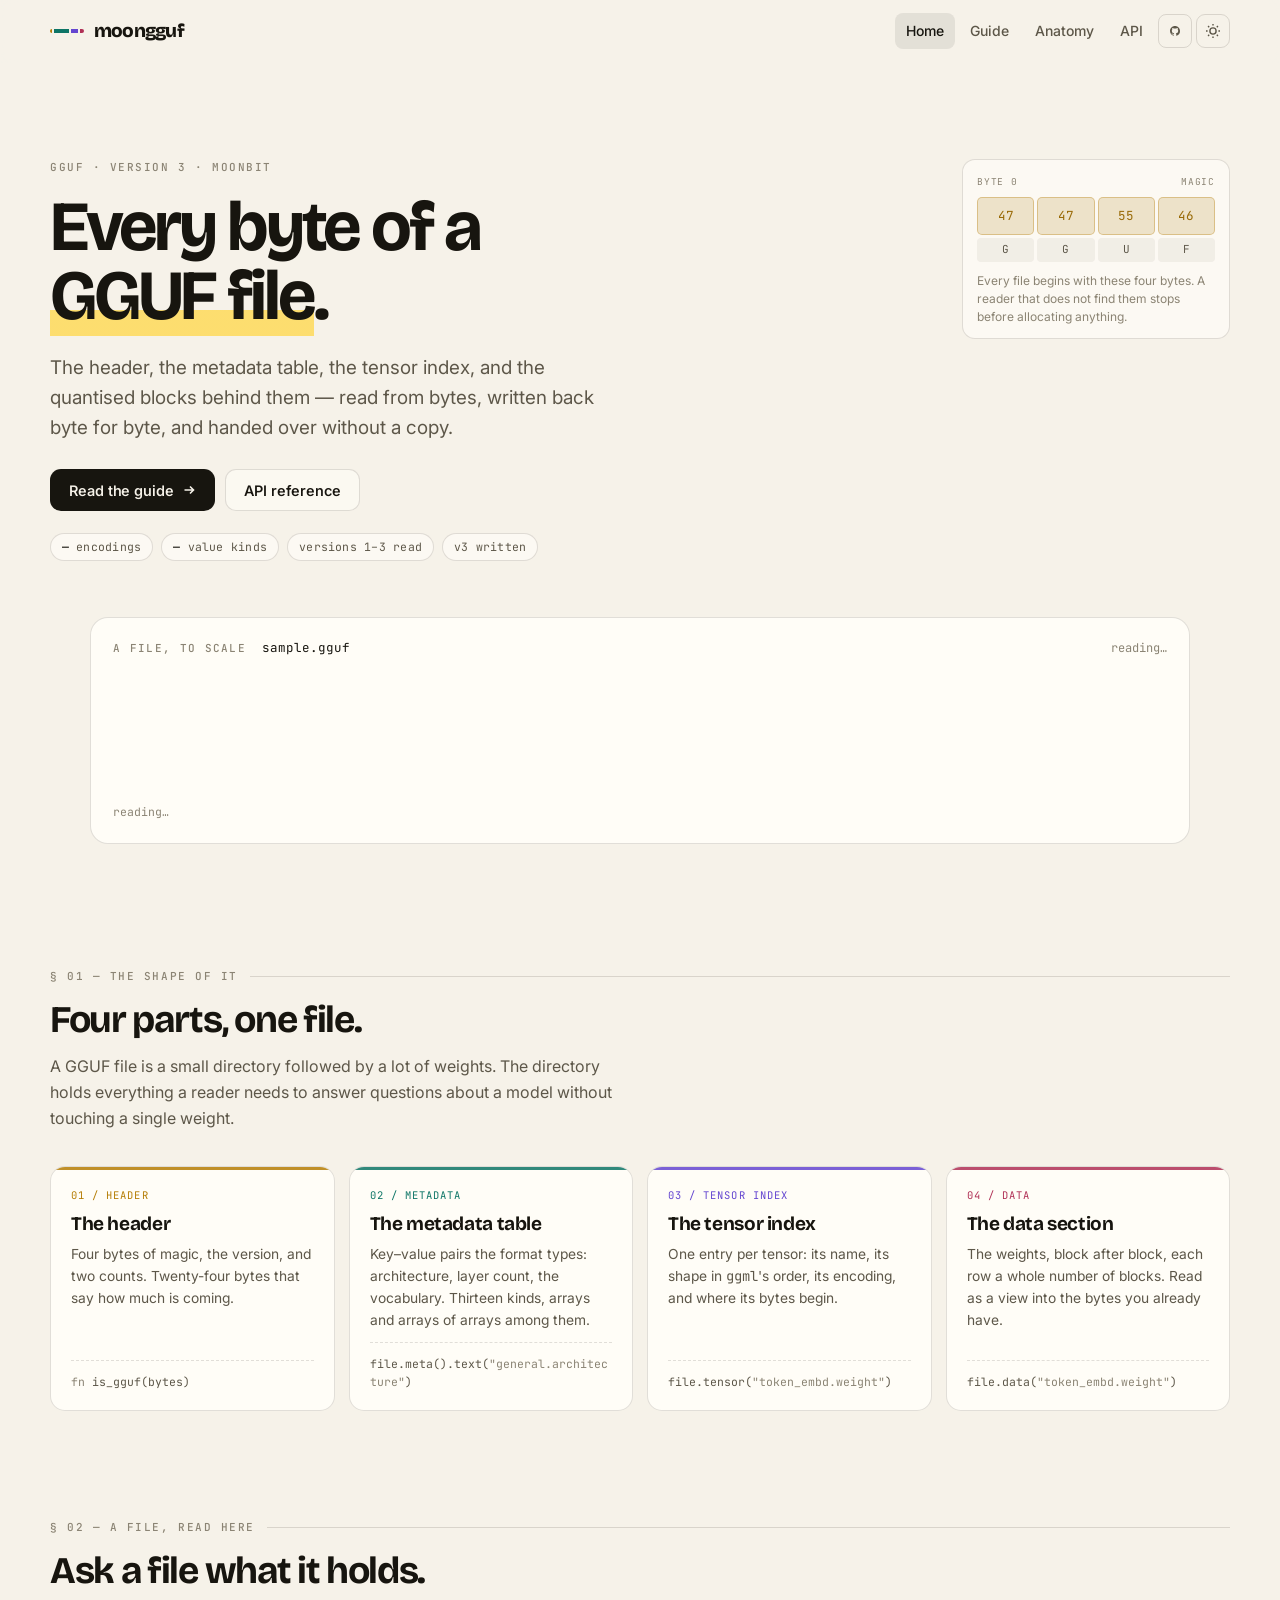
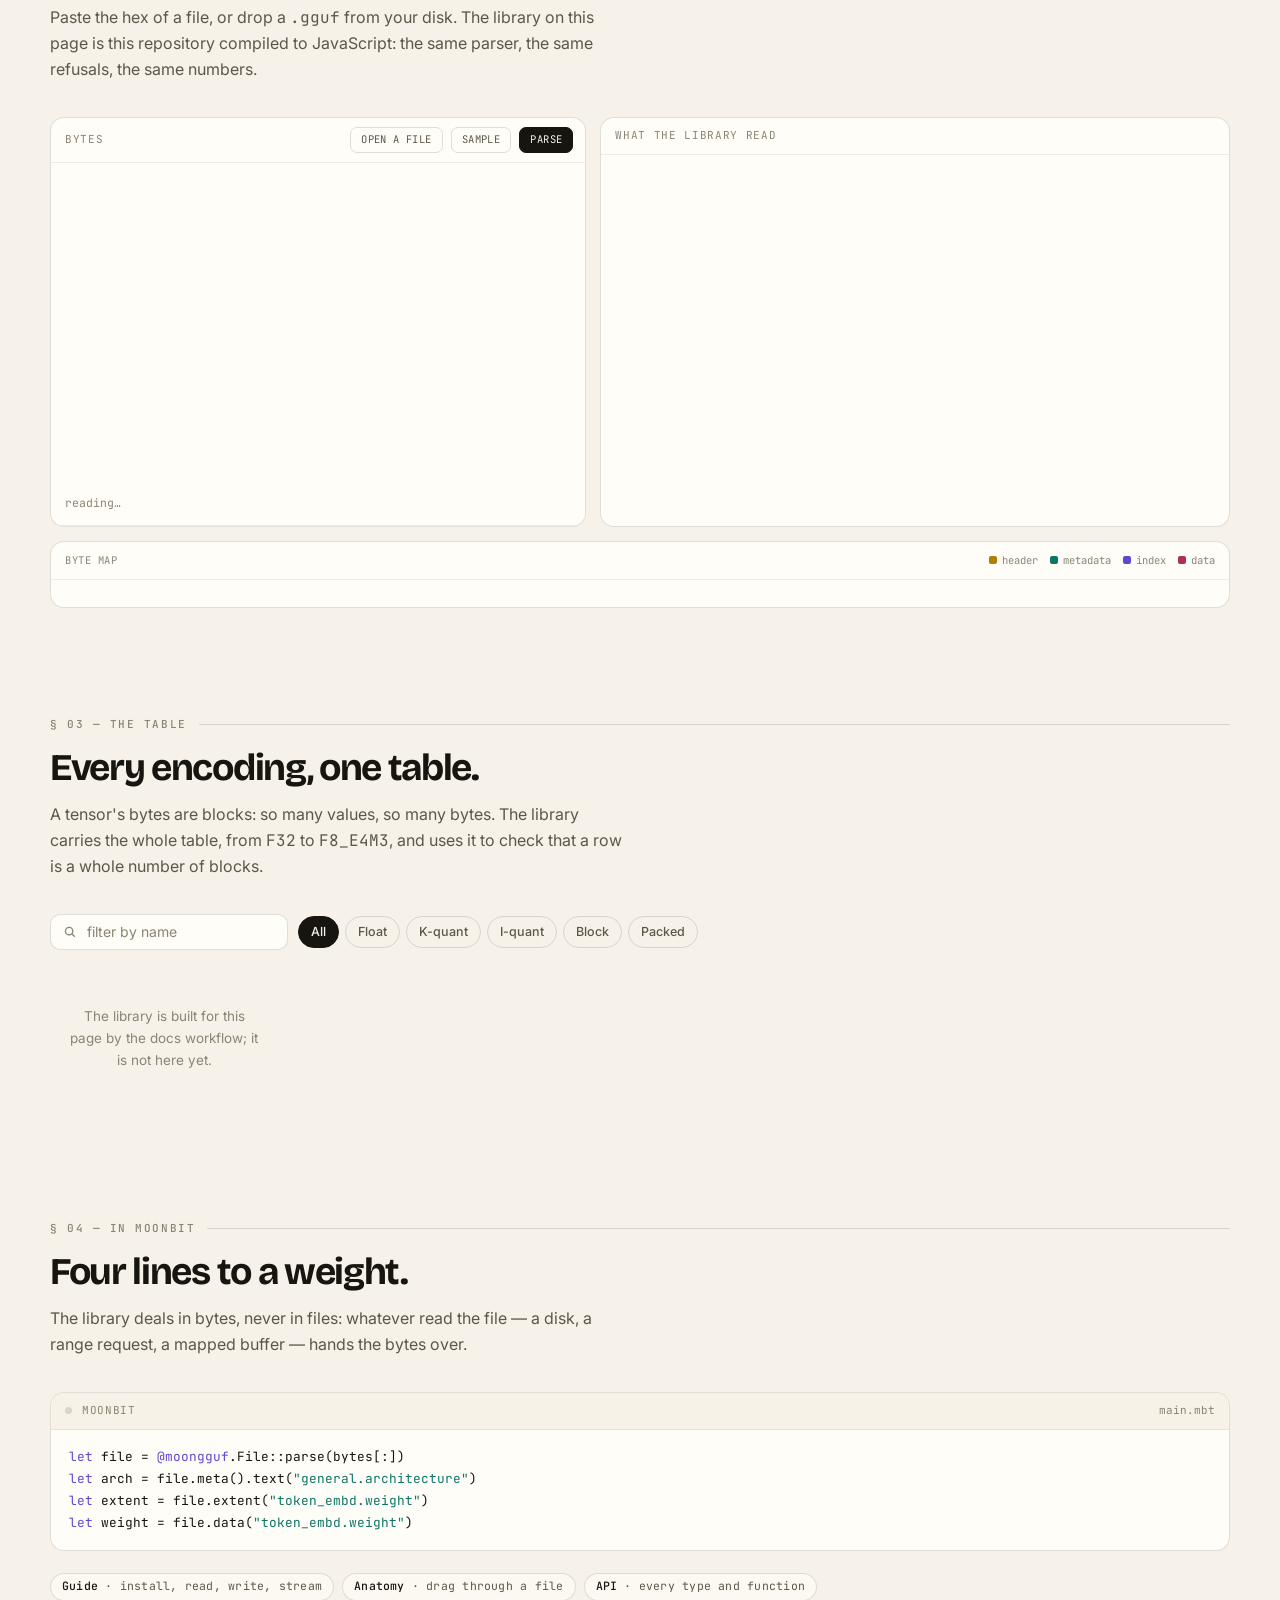
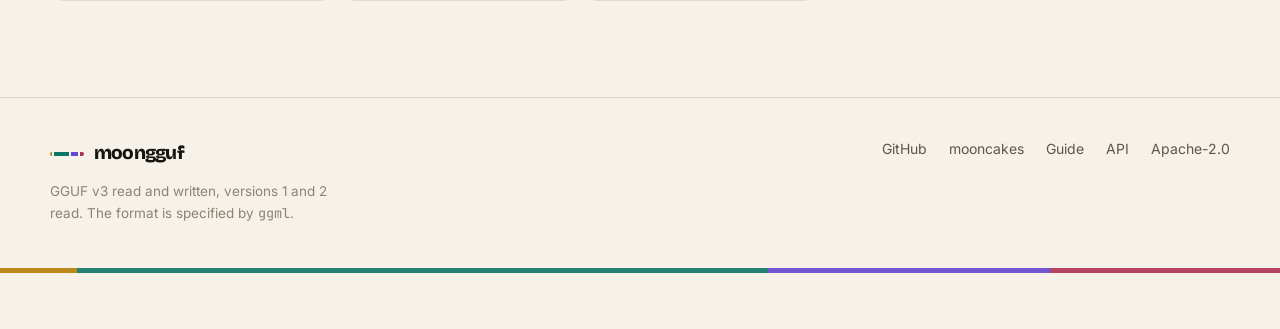
==== docs/index.html @ d07f3ea3 "docs(moongguf): a specimen sheet, a guide, and an anatomy. One stylesheet, four colours — a colour p" ====
<!DOCTYPE html>
<html lang="en">
  <head>
    <meta charset="utf-8" />
    <meta name="viewport" content="width=device-width, initial-scale=1" />
    <title>moongguf — every byte of a GGUF file</title>
    <meta
      name="description"
      content="A MoonBit library that reads and writes GGUF model files: the header, the metadata table, the tensor index, and the weights behind them."
    />
    <link rel="icon" href="assets/favicon.svg" type="image/svg+xml" />
    <link rel="preconnect" href="https://fonts.googleapis.com" />
    <link rel="preconnect" href="https://fonts.gstatic.com" crossorigin />
    <link
      href="https://fonts.googleapis.com/css2?family=Bricolage+Grotesque:opsz,wght@12..96,400..800&family=Inter:wght@400;500;600&family=JetBrains+Mono:wght@400;500&display=swap"
      rel="stylesheet"
    />
    <link rel="stylesheet" href="assets/site.css" />
    <script src="assets/theme.js"></script>
  </head>
  <body>
    <header class="topbar">
      <div class="wrap">
        <a class="brand" href="./" aria-label="moongguf, home">
          <span class="brand-bars" aria-hidden="true"><i></i><i></i><i></i><i></i></span>
          <span class="brand-name">moongguf</span>
        </a>
        <nav class="nav" aria-label="Sections">
          <a href="./" aria-current="page">Home</a>
          <a href="guide.html">Guide</a>
          <a href="anatomy.html" class="hide-sm">Anatomy</a>
          <a href="api.html">API</a>
          <a
            class="icon-button"
            href="https://github.com/moonbitstack/moongguf"
            aria-label="Source on GitHub"
            title="Source on GitHub"
          >
            <svg viewBox="0 0 16 16" fill="currentColor" aria-hidden="true">
              <path
                d="M8 0C3.58 0 0 3.58 0 8c0 3.54 2.29 6.53 5.47 7.59.4.07.55-.17.55-.38 0-.19-.01-.82-.01-1.49-2.01.37-2.53-.49-2.69-.94-.09-.23-.48-.94-.82-1.13-.28-.15-.68-.52-.01-.53.63-.01 1.08.58 1.23.82.72 1.21 1.87.87 2.33.66.07-.52.28-.87.51-1.07-1.78-.2-3.64-.89-3.64-3.95 0-.87.31-1.59.82-2.15-.08-.2-.36-1.02.08-2.12 0 0 .67-.21 2.2.82a7.4 7.4 0 0 1 2-.27c.68 0 1.36.09 2 .27 1.53-1.04 2.2-.82 2.2-.82.44 1.1.16 1.92.08 2.12.51.56.82 1.27.82 2.15 0 3.07-1.87 3.75-3.65 3.95.29.25.54.73.54 1.48 0 1.07-.01 1.93-.01 2.2 0 .21.15.46.55.38A8.01 8.01 0 0 0 16 8c0-4.42-3.58-8-8-8Z"
              />
            </svg>
          </a>
          <button class="icon-button theme-toggle" type="button" aria-label="Switch theme">
            <svg class="sun" viewBox="0 0 16 16" fill="none" stroke="currentColor" stroke-width="1.4" aria-hidden="true">
              <circle cx="8" cy="8" r="3.1" />
              <path d="M8 1v1.6M8 13.4V15M1 8h1.6M13.4 8H15M3.05 3.05l1.13 1.13M11.82 11.82l1.13 1.13M12.95 3.05l-1.13 1.13M4.18 11.82l-1.13 1.13" />
            </svg>
            <svg class="moon" viewBox="0 0 16 16" fill="none" stroke="currentColor" stroke-width="1.4" aria-hidden="true">
              <path d="M13.4 9.6A5.9 5.9 0 0 1 6.4 2.6a5.9 5.9 0 1 0 7 7Z" />
            </svg>
          </button>
        </nav>
      </div>
    </header>

    <main>
      <section class="hero">
        <div class="wrap">
          <div class="hero-grid">
            <div>
              <p class="eyebrow">GGUF · version 3 · MoonBit</p>
              <h1 style="margin-top: 16px">
                Every byte of a<br />
                <span class="swipe">GGUF file</span>.
              </h1>
              <p class="lede" style="margin-top: 22px">
                The header, the metadata table, the tensor index, and the quantised
                blocks behind them — read from bytes, written back byte for byte, and
                handed over without a copy.
              </p>
              <div class="hero-actions">
                <a class="button button-solid" href="guide.html">
                  Read the guide
                  <svg class="arrow" width="14" height="14" viewBox="0 0 14 14" fill="none" stroke="currentColor" stroke-width="1.6" aria-hidden="true">
                    <path d="M2.5 7h9M8 3.5 11.5 7 8 10.5" />
                  </svg>
                </a>
                <a class="button button-ghost" href="api.html">API reference</a>
              </div>
              <div class="hero-meta">
                <span class="chip"><b data-stat="encodings">—</b> encodings</span>
                <span class="chip"><b data-stat="kinds">—</b> value kinds</span>
                <span class="chip">versions 1–3 read</span>
                <span class="chip">v3 written</span>
              </div>
            </div>
            <aside class="plate" aria-label="The four bytes every file starts with">
              <div class="plate-at"><span>byte 0</span><span>magic</span></div>
              <div class="plate-cells" aria-hidden="true">
                <span>47</span><span>47</span><span>55</span><span>46</span>
              </div>
              <div class="plate-ascii" aria-hidden="true">
                <span>G</span><span>G</span><span>U</span><span>F</span>
              </div>
              <p class="plate-note">
                Every file begins with these four bytes. A reader that does not find
                them stops before allocating anything.
              </p>
            </aside>
          </div>

          <figure class="ribbon-card" data-rise>
            <figcaption class="ribbon-head">
              <span class="eyebrow" style="letter-spacing: 0.12em">a file, to scale</span>
              <span class="file">sample.gguf</span>
              <span class="size" data-ribbon-size>reading…</span>
            </figcaption>
            <div class="ribbon" data-ribbon aria-label="The parts of the sample file"></div>
            <p class="ribbon-readout" data-readout>reading…</p>
          </figure>
        </div>
      </section>

      <section class="section" id="parts">
        <div class="wrap">
          <div class="section-head" data-rise>
            <div class="kicker"><span class="eyebrow">§ 01 — the shape of it</span></div>
            <h2>Four parts, one file.</h2>
            <p>
              A GGUF file is a small directory followed by a lot of weights. The
              directory holds everything a reader needs to answer questions about a
              model without touching a single weight.
            </p>
          </div>
          <div class="parts">
            <article class="part" data-part="head" data-rise>
              <span class="num">01 / HEADER</span>
              <h3>The header</h3>
              <p>
                Four bytes of magic, the version, and two counts. Twenty-four bytes
                that say how much is coming.
              </p>
              <span class="call"><em>fn</em> is_gguf(bytes)</span>
            </article>
            <article class="part" data-part="meta" data-rise>
              <span class="num">02 / METADATA</span>
              <h3>The metadata table</h3>
              <p>
                Key–value pairs the format types: architecture, layer count, the
                vocabulary. Thirteen kinds, arrays and arrays of arrays among them.
              </p>
              <span class="call">file.meta().text(<em>"general.architecture"</em>)</span>
            </article>
            <article class="part" data-part="index" data-rise>
              <span class="num">03 / TENSOR INDEX</span>
              <h3>The tensor index</h3>
              <p>
                One entry per tensor: its name, its shape in <code>ggml</code>'s
                order, its encoding, and where its bytes begin.
              </p>
              <span class="call">file.tensor(<em>"token_embd.weight"</em>)</span>
            </article>
            <article class="part" data-part="data" data-rise>
              <span class="num">04 / DATA</span>
              <h3>The data section</h3>
              <p>
                The weights, block after block, each row a whole number of blocks. Read
                as a view into the bytes you already have.
              </p>
              <span class="call">file.data(<em>"token_embd.weight"</em>)</span>
            </article>
          </div>
        </div>
      </section>

      <section class="section" id="ask">
        <div class="wrap">
          <div class="section-head" data-rise>
            <div class="kicker"><span class="eyebrow">§ 02 — a file, read here</span></div>
            <h2>Ask a file what it holds.</h2>
            <p>
              Paste the hex of a file, or drop a <code>.gguf</code> from your disk. The
              library on this page is this repository compiled to JavaScript: the same
              parser, the same refusals, the same numbers.
            </p>
          </div>

          <div class="play" data-rise>
            <div class="play-pane">
              <div class="pane-head">
                <span>bytes</span>
                <span class="spacer"></span>
                <label class="mini-button" for="file-pick">open a file</label>
                <input id="file-pick" type="file" accept=".gguf,application/octet-stream" hidden data-play-file />
                <button class="mini-button" type="button" data-play-sample>sample</button>
                <button class="mini-button mini-button-solid" type="button" data-play-run>parse</button>
              </div>
              <textarea
                class="play-input scroll"
                spellcheck="false"
                aria-label="The bytes of a file, in hex"
                data-play-input
              ></textarea>
              <div class="play-verdict" data-play-verdict>reading…</div>
            </div>

            <div class="play-pane">
              <div class="pane-head">
                <span>what the library read</span>
              </div>
              <div class="play-body scroll" data-play-list></div>
            </div>
          </div>

          <div class="map-card" data-rise>
            <div class="map-head">
              <span>byte map</span>
              <span data-map-note></span>
              <span class="legend">
                <span><i class="swatch swatch-head"></i>header</span>
                <span><i class="swatch swatch-meta"></i>metadata</span>
                <span><i class="swatch swatch-index"></i>index</span>
                <span><i class="swatch swatch-data"></i>data</span>
              </span>
            </div>
            <div class="map scroll" data-map></div>
          </div>
        </div>
      </section>

      <section class="section" id="encodings">
        <div class="wrap">
          <div class="section-head" data-rise>
            <div class="kicker"><span class="eyebrow">§ 03 — the table</span></div>
            <h2>Every encoding, one table.</h2>
            <p>
              A tensor's bytes are blocks: so many values, so many bytes. The library
              carries the whole table, from <code>F32</code> to <code>F8_E4M3</code>,
              and uses it to check that a row is a whole number of blocks.
            </p>
          </div>

          <div class="catalogue-bar" data-rise>
            <label class="field">
              <svg viewBox="0 0 16 16" fill="none" stroke="currentColor" stroke-width="1.5" aria-hidden="true">
                <circle cx="7" cy="7" r="4.2" />
                <path d="m10.2 10.2 3.3 3.3" />
              </svg>
              <input type="search" placeholder="filter by name" aria-label="Filter encodings by name" data-search-enc />
            </label>
            <div class="filters" role="group" aria-label="Filter by family">
              <button class="filter" type="button" data-filter-enc="all" aria-pressed="true">All</button>
              <button class="filter" type="button" data-filter-enc="float" aria-pressed="false">Float</button>
              <button class="filter" type="button" data-filter-enc="k" aria-pressed="false">K-quant</button>
              <button class="filter" type="button" data-filter-enc="i" aria-pressed="false">I-quant</button>
              <button class="filter" type="button" data-filter-enc="block" aria-pressed="false">Block</button>
              <button class="filter" type="button" data-filter-enc="packed" aria-pressed="false">Packed</button>
            </div>
            <span class="catalogue-count" data-enc-count></span>
          </div>

          <div class="grid-enc" data-catalogue data-rise></div>
        </div>
      </section>

      <section class="section" id="code">
        <div class="wrap">
          <div class="section-head" data-rise>
            <div class="kicker"><span class="eyebrow">§ 04 — in MoonBit</span></div>
            <h2>Four lines to a weight.</h2>
            <p>
              The library deals in bytes, never in files: whatever read the file — a
              disk, a range request, a mapped buffer — hands the bytes over.
            </p>
          </div>

          <div class="code-card" data-rise>
            <div class="code-head">
              <span class="dot"></span>
              <span class="label">moonbit</span>
              <span class="path">main.mbt</span>
            </div>
            <pre class="scroll"><code>let file = @moongguf.File::parse(bytes[:])
let arch = file.meta().text("general.architecture")
let extent = file.extent("token_embd.weight")
let weight = file.data("token_embd.weight")</code></pre>
          </div>

          <div class="chips" style="margin-top: 22px" data-rise>
            <a class="chip" href="guide.html"><b>Guide</b> · install, read, write, stream</a>
            <a class="chip" href="anatomy.html"><b>Anatomy</b> · drag through a file</a>
            <a class="chip" href="api.html"><b>API</b> · every type and function</a>
          </div>
        </div>
      </section>
    </main>

    <footer class="footer">
      <div class="wrap">
        <div>
          <a class="brand" href="./" aria-label="moongguf, home">
            <span class="brand-bars" aria-hidden="true"><i></i><i></i><i></i><i></i></span>
            <span class="brand-name">moongguf</span>
          </a>
          <p class="footer-note" style="margin-top: 12px">
            GGUF v3 read and written, versions 1 and 2 read. The format is
            <a href="https://github.com/ggml-org/ggml/blob/master/docs/gguf.md">specified</a>
            by <code>ggml</code>.
          </p>
        </div>
        <nav class="footer-links" aria-label="Elsewhere">
          <a href="https://github.com/moonbitstack/moongguf">GitHub</a>
          <a href="https://mooncakes.io/docs/moonbitstack/moongguf">mooncakes</a>
          <a href="guide.html">Guide</a>
          <a href="api.html">API</a>
          <a href="https://github.com/moonbitstack/moongguf/blob/master/LICENSE">Apache-2.0</a>
        </nav>
      </div>
    </footer>

    <script type="module" src="assets/catalog.js"></script>
    <script type="module" src="assets/playground.js"></script>
    <script src="assets/page.js"></script>
    <script src="assets/code.js"></script>
  </body>
</html>
---- docs/assets/site.css ----
/* moongguf — a specimen sheet for a binary file.
   One stylesheet for all pages: tokens, then the page-level pieces, then the
   widgets each page adds. */

:root {
  color-scheme: light;

  --paper: #f6f2e9;
  --card: #fffdf7;
  --sunken: #efe9dc;
  --ink: #17150f;
  --ink-2: #5d5749;
  --ink-3: #8b8474;
  --line: color-mix(in srgb, var(--ink) 13%, transparent);
  --line-soft: color-mix(in srgb, var(--ink) 7%, transparent);
  --highlight: #ffd84d;
  --swipe: color-mix(in srgb, var(--highlight) 78%, transparent);

  /* One colour per part of the file, kept everywhere those parts are named. */
  --head: #b57d05;
  --meta: #0d7566;
  --index: #6446d0;
  --data: #b03055;

  --head-wash: color-mix(in srgb, var(--head) 14%, var(--paper));
  --meta-wash: color-mix(in srgb, var(--meta) 13%, var(--paper));
  --index-wash: color-mix(in srgb, var(--index) 13%, var(--paper));
  --data-wash: color-mix(in srgb, var(--data) 12%, var(--paper));

  --shadow: 0 1px 0 color-mix(in srgb, var(--ink) 5%, transparent),
    0 18px 40px -28px color-mix(in srgb, var(--ink) 45%);
  --shadow-lift: 0 2px 2px color-mix(in srgb, var(--ink) 4%, transparent),
    0 26px 44px -26px color-mix(in srgb, var(--ink) 40%);

  --sans: "Inter", ui-sans-serif, system-ui, -apple-system, "Segoe UI", sans-serif;
  --display: "Bricolage Grotesque", "Inter", ui-sans-serif, system-ui, sans-serif;
  --mono: "JetBrains Mono", ui-monospace, SFMono-Regular, Menlo, Consolas, monospace;

  /* Apple's move: damping 1, response 0.4 — no overshoot, no lag. */
  --spring: linear(
    0, 0.0033 1.4%, 0.0126 2.8%, 0.0488 5.6%, 0.0972 8.4%, 0.2088 14.1%,
    0.3892 21.6%, 0.5693 28.9%, 0.7365 36.2%, 0.8679 43.4%, 0.9552 50.4%,
    1.0027 56.4%, 1.0225 63.3%, 1.0141 73.4%, 1.0013 84.9%, 1
  );
  /* A little bounce, for something thrown rather than moved. */
  --spring-snap: linear(
    0, 0.006 1.2%, 0.0238 2.4%, 0.0905 4.8%, 0.1986 7.4%, 0.4242 12.9%,
    0.6296 17.9%, 0.79 22.9%, 0.9053 28%, 0.9735 33.4%, 1.0072 39%,
    1.0147 46%, 1.0049 58%, 1.0002 72%, 1
  );
}

:root[data-theme="dark"] {
  color-scheme: dark;

  --paper: #131210;
  --card: #1b1a16;
  --sunken: #100f0d;
  --ink: #f3eee2;
  --ink-2: #b3ab99;
  --ink-3: #857e6f;
  --line: color-mix(in srgb, var(--ink) 16%, transparent);
  --line-soft: color-mix(in srgb, var(--ink) 9%, transparent);

  --head: #e5b23f;
  --meta: #4ec3ae;
  --index: #a58cf5;
  --data: #f07a9c;
  --swipe: color-mix(in srgb, var(--highlight) 34%, transparent);

  --head-wash: color-mix(in srgb, var(--head) 16%, var(--paper));
  --meta-wash: color-mix(in srgb, var(--meta) 15%, var(--paper));
  --index-wash: color-mix(in srgb, var(--index) 16%, var(--paper));
  --data-wash: color-mix(in srgb, var(--data) 15%, var(--paper));

  --shadow: 0 1px 0 #0006, 0 18px 40px -28px #000;
  --shadow-lift: 0 2px 2px #0004, 0 26px 44px -24px #000;
}

@media (prefers-color-scheme: dark) {
  :root:not([data-theme="light"]) {
    color-scheme: dark;

    --paper: #131210;
    --card: #1b1a16;
    --sunken: #100f0d;
    --ink: #f3eee2;
    --ink-2: #b3ab99;
    --ink-3: #857e6f;
    --line: color-mix(in srgb, var(--ink) 16%, transparent);
    --line-soft: color-mix(in srgb, var(--ink) 9%, transparent);

    --head: #e5b23f;
    --meta: #4ec3ae;
    --index: #a58cf5;
    --data: #f07a9c;
    --swipe: color-mix(in srgb, var(--highlight) 34%, transparent);

    --head-wash: color-mix(in srgb, var(--head) 16%, var(--paper));
    --meta-wash: color-mix(in srgb, var(--meta) 15%, var(--paper));
    --index-wash: color-mix(in srgb, var(--index) 16%, var(--paper));
    --data-wash: color-mix(in srgb, var(--data) 15%, var(--paper));

    --shadow: 0 1px 0 #0006, 0 18px 40px -28px #000;
    --shadow-lift: 0 2px 2px #0004, 0 26px 44px -24px #000;
  }
}

*,
*::before,
*::after {
  box-sizing: border-box;
}

html {
  font-variant-ligatures: no-contextual;
  -webkit-text-size-adjust: 100%;
  scroll-behavior: smooth;
  scroll-padding-top: 84px;
}

@media (prefers-reduced-motion: reduce) {
  html {
    scroll-behavior: auto;
  }
}

body {
  margin: 0;
  background: var(--paper);
  color: var(--ink);
  font-family: var(--sans);
  font-size: 16px;
  line-height: 1.62;
  -webkit-font-smoothing: antialiased;
  font-variant-ligatures: no-contextual;
  overflow-wrap: break-word;
}

/* The paper is a specimen sheet: a grid of dots, faint enough to read as
   texture rather than as a table. */
body::before {
  content: "";
  position: fixed;
  inset: 0;
  z-index: -1;
  pointer-events: none;
  background-image: radial-gradient(
    color-mix(in srgb, var(--ink) 26%, transparent) 0.6px,
    transparent 0.6px
  );
  background-size: 22px 22px;
  opacity: 0.18;
}

img,
svg {
  max-width: 100%;
}

button,
input,
textarea,
select {
  font: inherit;
  font-variant-ligatures: no-contextual;
  color: inherit;
}

::selection {
  background: var(--highlight);
  color: #17150f;
}

a {
  color: inherit;
  text-decoration: none;
}

:focus-visible {
  outline: 2px solid var(--ink);
  outline-offset: 3px;
  border-radius: 4px;
}

/* ——— scroll bars ——————————————————————————————————————————————
   The page bar is drawn by the page: its thumb is invisible while the page
   stands at its top, and the lane keeps its width either way, so nothing
   shifts sideways when the thumb appears. The standard properties are only
   ever set inside the branch that has no `::-webkit-scrollbar`, because
   setting them anywhere disables the pseudo-elements in Chromium. */

@supports selector(::-webkit-scrollbar) {
  html::-webkit-scrollbar {
    width: 11px;
    height: 11px;
  }
  html::-webkit-scrollbar-track {
    background: transparent;
  }
  html::-webkit-scrollbar-thumb {
    border-radius: 99px;
    border: 3px solid transparent;
    background-clip: content-box;
    background-color: color-mix(in srgb, var(--ink) 26%, transparent);
  }
  html.at-top::-webkit-scrollbar-thumb {
    background-color: transparent;
  }
  .scroll::-webkit-scrollbar {
    width: 9px;
    height: 9px;
  }
  .scroll::-webkit-scrollbar-track {
    background: transparent;
  }
  .scroll::-webkit-scrollbar-thumb {
    border-radius: 99px;
    border: 2px solid transparent;
    background-clip: content-box;
    background-color: color-mix(in srgb, var(--ink) 14%, transparent);
  }
  .scroll:hover::-webkit-scrollbar-thumb {
    background-color: color-mix(in srgb, var(--ink) 34%, transparent);
  }
  .scroll::-webkit-scrollbar-corner {
    background: transparent;
  }
}

@supports not selector(::-webkit-scrollbar) {
  html {
    scrollbar-width: thin;
    scrollbar-color: color-mix(in srgb, var(--ink) 26%, transparent) transparent;
  }
  html.at-top {
    scrollbar-color: transparent transparent;
  }
  .scroll {
    scrollbar-width: thin;
    scrollbar-color: color-mix(in srgb, var(--ink) 16%, transparent) transparent;
  }
  .scroll:hover {
    scrollbar-color: color-mix(in srgb, var(--ink) 34%, transparent) transparent;
  }
}

/* ——— type ——————————————————————————————————————————————————— */

h1,
h2,
h3,
h4 {
  font-family: var(--display);
  font-weight: 700;
  letter-spacing: -0.025em;
  line-height: 1.08;
  margin: 0;
  text-wrap: balance;
}

p {
  margin: 0 0 1em;
}

p:last-child {
  margin-bottom: 0;
}

code,
.mono {
  font-family: var(--mono);
  font-variant-ligatures: none;
  font-feature-settings: "tnum" 1;
}

kbd {
  font-family: var(--mono);
  font-size: 0.82em;
  padding: 0.1em 0.4em;
  border: 1px solid var(--line);
  border-bottom-width: 2px;
  border-radius: 5px;
  background: var(--card);
}

mark {
  background: linear-gradient(
    transparent 58%,
    color-mix(in srgb, var(--highlight) 72%, transparent) 58% 94%,
    transparent 94%
  );
  color: inherit;
  padding: 0 0.08em;
}

.eyebrow {
  font-family: var(--mono);
  font-size: 11px;
  font-weight: 500;
  letter-spacing: 0.14em;
  text-transform: uppercase;
  color: var(--ink-3);
  user-select: none;
}

.lede {
  font-size: clamp(1.02rem, 0.96rem + 0.3vw, 1.18rem);
  line-height: 1.6;
  color: var(--ink-2);
  max-width: 46ch;
}

.prose p {
  max-width: 62ch;
  color: var(--ink-2);
}

.prose strong {
  color: var(--ink);
  font-weight: 600;
}

.prose a {
  color: var(--ink);
  box-shadow: inset 0 -1px 0 color-mix(in srgb, var(--ink) 45%, transparent);
}

.prose a:hover {
  box-shadow: inset 0 -1px 0 var(--ink);
}

/* ——— shell ——————————————————————————————————————————————————— */

.wrap {
  width: min(1180px, 100% - 48px);
  margin-inline: auto;
}

.topbar {
  position: sticky;
  top: 0;
  z-index: 40;
  border-bottom: 1px solid transparent;
  background: color-mix(in srgb, var(--paper) 82%, transparent);
  backdrop-filter: blur(14px) saturate(1.3);
  -webkit-backdrop-filter: blur(14px) saturate(1.3);
  transition: border-color 0.3s;
}

.topbar.is-stuck {
  border-bottom-color: var(--line);
}

.topbar .wrap {
  display: flex;
  align-items: center;
  gap: 20px;
  height: 62px;
}

.brand {
  display: inline-flex;
  align-items: center;
  gap: 10px;
  flex: none;
}

.brand-name {
  font-family: var(--display);
  font-weight: 800;
  font-size: 19px;
  letter-spacing: -0.04em;
}

.brand-bars {
  display: flex;
  gap: 2px;
  height: 4px;
  width: 34px;
  border-radius: 2px;
  overflow: hidden;
}

.brand-bars i {
  display: block;
  height: 100%;
}

.brand-bars i:nth-child(1) {
  flex: 4;
  background: var(--head);
}
.brand-bars i:nth-child(2) {
  flex: 26;
  background: var(--meta);
}
.brand-bars i:nth-child(3) {
  flex: 12;
  background: var(--index);
}
.brand-bars i:nth-child(4) {
  flex: 8;
  background: var(--data);
}

.nav {
  display: flex;
  align-items: center;
  gap: 4px;
  margin-left: auto;
}

.nav a {
  font-size: 14px;
  font-weight: 500;
  color: var(--ink-2);
  padding: 7px 11px;
  border-radius: 8px;
  transition: color 0.2s, background-color 0.2s;
}

.nav a:hover {
  color: var(--ink);
  background: color-mix(in srgb, var(--ink) 6%, transparent);
}

.nav a[aria-current="page"] {
  color: var(--ink);
  background: color-mix(in srgb, var(--ink) 8%, transparent);
}

.icon-button {
  display: inline-grid;
  place-items: center;
  width: 34px;
  height: 34px;
  border: 1px solid var(--line);
  border-radius: 9px;
  background: transparent;
  color: var(--ink-2);
  cursor: pointer;
  padding: 0;
  transition: color 0.2s, border-color 0.2s, background-color 0.2s;
}

.icon-button:hover {
  color: var(--ink);
  border-color: color-mix(in srgb, var(--ink) 30%, transparent);
}

.icon-button svg {
  width: 16px;
  height: 16px;
  display: block;
}

.theme-toggle .moon,
:root[data-theme="dark"] .theme-toggle .sun {
  display: none;
}

:root[data-theme="dark"] .theme-toggle .moon {
  display: block;
}

@media (prefers-color-scheme: dark) {
  :root:not([data-theme="light"]) .theme-toggle .sun {
    display: none;
  }
  :root:not([data-theme="light"]) .theme-toggle .moon {
    display: block;
  }
}

/* ——— footer ——————————————————————————————————————————————————— */

.footer {
  position: relative;
  margin-top: 96px;
  border-top: 1px solid var(--line);
  padding: 40px 0 56px;
}

.footer::after {
  content: "";
  display: block;
  height: 5px;
  margin-top: 44px;
  background: linear-gradient(
    90deg,
    var(--head) 0 6%,
    var(--meta) 6% 60%,
    var(--index) 60% 82%,
    var(--data) 82% 100%
  );
  opacity: 0.9;
}

.footer .wrap {
  display: flex;
  flex-wrap: wrap;
  gap: 24px 40px;
  align-items: flex-start;
  justify-content: space-between;
}

.footer-note {
  max-width: 34ch;
  color: var(--ink-3);
  font-size: 13.5px;
  line-height: 1.6;
}

.footer-links {
  display: flex;
  flex-wrap: wrap;
  gap: 8px 22px;
  font-size: 14px;
}

.footer-links a {
  color: var(--ink-2);
  border-bottom: 1px solid transparent;
  padding-bottom: 1px;
}

.footer-links a:hover {
  color: var(--ink);
  border-bottom-color: var(--ink);
}

/* ——— buttons ——————————————————————————————————————————————————— */

.button {
  display: inline-flex;
  align-items: center;
  justify-content: center;
  gap: 8px;
  height: 42px;
  padding: 0 18px;
  border-radius: 11px;
  border: 1px solid transparent;
  font-size: 14.5px;
  font-weight: 560;
  letter-spacing: -0.005em;
  cursor: pointer;
  white-space: nowrap;
  transition: transform 0.35s var(--spring), background-color 0.2s,
    border-color 0.2s, box-shadow 0.25s;
}

.button:active {
  transform: scale(0.975);
}

.button-solid {
  background: var(--ink);
  color: var(--paper);
  box-shadow: var(--shadow);
}

.button-solid:hover {
  background: color-mix(in srgb, var(--ink) 88%, var(--data));
}

.button-ghost {
  border-color: var(--line);
  color: var(--ink);
  background: color-mix(in srgb, var(--card) 60%, transparent);
}

.button-ghost:hover {
  border-color: color-mix(in srgb, var(--ink) 34%, transparent);
  background: var(--card);
}

.button .arrow {
  transition: transform 0.35s var(--spring);
}

.button:hover .arrow {
  transform: translateX(3px);
}

/* ——— chips ——————————————————————————————————————————————————— */

.chips {
  display: flex;
  flex-wrap: wrap;
  gap: 8px;
}

.chip {
  display: inline-flex;
  align-items: center;
  gap: 7px;
  height: 28px;
  padding: 0 11px;
  border-radius: 99px;
  border: 1px solid var(--line);
  background: color-mix(in srgb, var(--card) 70%, transparent);
  font-family: var(--mono);
  font-size: 11.5px;
  letter-spacing: 0.02em;
  color: var(--ink-2);
  white-space: nowrap;
}

.chip b {
  color: var(--ink);
  font-weight: 500;
}

.swatch {
  width: 8px;
  height: 8px;
  border-radius: 2px;
  background: currentColor;
  flex: none;
}

.swatch-head {
  color: var(--head);
}
.swatch-meta {
  color: var(--meta);
}
.swatch-index {
  color: var(--index);
}
.swatch-data {
  color: var(--data);
}

/* ——— the front page ——————————————————————————————————————————————— */

.hero {
  padding: clamp(52px, 8vw, 96px) 0 0;
}

.hero-grid {
  display: grid;
  grid-template-columns: minmax(0, 1fr);
  gap: 30px;
}

@media (width > 980px) {
  .hero-grid {
    grid-template-columns: minmax(0, 1fr) 268px;
    gap: 48px;
    align-items: start;
  }
}

.plate {
  border: 1px solid var(--line);
  border-radius: 13px;
  background: color-mix(in srgb, var(--card) 70%, transparent);
  padding: 14px 14px 12px;
  box-shadow: var(--shadow);
}

.plate-at {
  display: flex;
  justify-content: space-between;
  font-family: var(--mono);
  font-size: 9.5px;
  letter-spacing: 0.08em;
  text-transform: uppercase;
  color: var(--ink-3);
  margin-bottom: 8px;
  user-select: none;
}

.plate-cells {
  display: grid;
  grid-template-columns: repeat(4, minmax(0, 1fr));
  gap: 3px;
}

.plate-cells span {
  display: grid;
  place-items: center;
  height: 38px;
  border-radius: 5px;
  background: var(--head-wash);
  border: 1px solid color-mix(in srgb, var(--head) 34%, transparent);
  font-family: var(--mono);
  font-size: 12.5px;
  color: color-mix(in srgb, var(--head) 82%, var(--ink));
  transition: transform 0.4s var(--spring);
}

.plate-cells span:hover {
  transform: translateY(-2px);
}

.plate-ascii {
  display: grid;
  grid-template-columns: repeat(4, minmax(0, 1fr));
  gap: 3px;
  margin-top: 3px;
}

.plate-ascii span {
  text-align: center;
  font-family: var(--mono);
  font-size: 11px;
  color: var(--ink-2);
  padding: 3px 0;
  border-radius: 4px;
  background: color-mix(in srgb, var(--ink) 5%, transparent);
}

.plate-note {
  margin: 10px 0 0;
  font-size: 12px;
  line-height: 1.5;
  color: var(--ink-3);
}

@media (width <= 980px) {
  .plate {
    display: none;
  }
}

.hero h1 {
  font-size: clamp(2.6rem, 1.7rem + 3.6vw, 4.4rem);
  letter-spacing: -0.045em;
  line-height: 0.98;
}

.hero h1 .sub {
  display: block;
  color: var(--ink-3);
  font-weight: 400;
}

.hero-actions {
  display: flex;
  flex-wrap: wrap;
  gap: 10px;
  margin-top: 26px;
}

.hero-meta {
  display: flex;
  flex-wrap: wrap;
  gap: 8px;
  margin-top: 22px;
}

/* The ribbon: the sample file as four stretches of bytes, to scale. Hovering a
   part names it and lifts it off the sheet. */
.ribbon-card {
  margin-top: clamp(34px, 5vw, 56px);
  border: 1px solid var(--line);
  border-radius: 18px;
  background: var(--card);
  box-shadow: var(--shadow);
  padding: 20px 22px 18px;
}

.ribbon-head {
  display: flex;
  flex-wrap: wrap;
  align-items: baseline;
  gap: 10px 16px;
  margin-bottom: 16px;
}

.ribbon-head .file {
  font-family: var(--mono);
  font-size: 12.5px;
  color: var(--ink);
}

.ribbon-head .size {
  font-family: var(--mono);
  font-size: 12px;
  color: var(--ink-3);
  margin-left: auto;
}

.ribbon {
  display: flex;
  gap: 3px;
  height: 118px;
  align-items: flex-end;
}

.seg {
  position: relative;
  display: flex;
  flex-direction: column;
  justify-content: flex-end;
  gap: 6px;
  height: 100%;
  min-width: 0;
  border: 0;
  padding: 0;
  background: none;
  cursor: pointer;
  text-align: left;
  transition: transform 0.45s var(--spring);
  transform-origin: bottom;
}

.seg:hover,
.seg:focus-visible {
  transform: translateY(-5px);
}

.seg .bar {
  position: relative;
  height: 84px;
  border-radius: 4px 4px 2px 2px;
  background: var(--wash);
  border: 1px solid color-mix(in srgb, var(--tone) 40%, transparent);
  overflow: hidden;
  transition: height 0.45s var(--spring), filter 0.3s;
}

.seg .bar-label {
  display: none;
}

.seg-narrow .seg-tag {
  display: none;
}

.seg-narrow .bar-label {
  display: block;
  position: absolute;
  top: 7px;
  left: 50%;
  transform: translateX(-50%);
  z-index: 1;
  font-family: var(--mono);
  font-size: 8.5px;
  letter-spacing: 0.12em;
  text-transform: uppercase;
  color: var(--tone);
  writing-mode: vertical-rl;
  text-orientation: mixed;
  white-space: nowrap;
  user-select: none;
}

.seg .bar::after {
  content: "";
  position: absolute;
  inset: 0;
  background-image: repeating-linear-gradient(
    90deg,
    color-mix(in srgb, var(--tone) 55%, transparent) 0 1px,
    transparent 1px 7px
  );
  opacity: 0.55;
}

.seg[data-part="data"] .bar::after {
  background-image: repeating-linear-gradient(
    135deg,
    color-mix(in srgb, var(--tone) 50%, transparent) 0 1px,
    transparent 1px 8px
  );
}

.seg:hover .bar,
.seg:focus-visible .bar {
  filter: saturate(1.2);
}

.seg-tag {
  display: flex;
  flex-direction: column;
  gap: 1px;
  font-family: var(--mono);
  font-size: 10.5px;
  line-height: 1.35;
  color: var(--tone);
  white-space: nowrap;
  overflow: hidden;
  user-select: none;
}

.seg-tag b {
  font-weight: 500;
  letter-spacing: 0.06em;
  text-transform: uppercase;
}

.seg-tag span {
  color: var(--ink-3);
}

.seg-narrow .seg-tag b {
  display: none;
}

.seg-narrow .seg-tag span {
  font-size: 9.5px;
}

.ribbon-rule {
  position: relative;
  height: 22px;
  margin-top: 6px;
  border-top: 1px solid var(--line);
}

.eyebrow,
.num,
.step-num,
.code-head,
.map-at,
.tick,
.pane-head,
.seg-tag,
.plate-at,
.legend,
.section-head .kicker {
  user-select: none;
}

.tick {
  position: absolute;
  top: 0;
  font-family: var(--mono);
  font-size: 9.5px;
  color: var(--ink-3);
  padding-top: 5px;
  transform: translateX(-50%);
  user-select: none;
}

.tick:first-child {
  transform: none;
}

.tick:last-child {
  transform: translateX(-100%);
}

.tick::before {
  content: "";
  position: absolute;
  left: 50%;
  top: 0;
  width: 1px;
  height: 4px;
  background: var(--line);
}

.ribbon-readout {
  display: flex;
  flex-wrap: wrap;
  gap: 6px 14px;
  align-items: baseline;
  margin-top: 10px;
  min-height: 22px;
  font-family: var(--mono);
  font-size: 11.5px;
  color: var(--ink-3);
}

.ribbon-readout b {
  color: var(--ink);
  font-weight: 500;
}

/* ——— section furniture ——————————————————————————————————————————— */

.section {
  padding-top: clamp(64px, 9vw, 108px);
}

.section-head {
  display: grid;
  grid-template-columns: minmax(0, 1fr);
  gap: 14px;
  margin-bottom: 34px;
}

.section-head .kicker {
  display: flex;
  align-items: center;
  gap: 12px;
}

.section-head .kicker::after {
  content: "";
  flex: 1;
  height: 1px;
  background: var(--line);
}

.section-head h2 {
  font-size: clamp(1.7rem, 1.3rem + 1.4vw, 2.35rem);
  letter-spacing: -0.035em;
}

.section-head p {
  color: var(--ink-2);
  max-width: 58ch;
  margin: 0;
}

/* ——— part cards ——————————————————————————————————————————————— */

.parts {
  display: grid;
  grid-template-columns: repeat(4, minmax(0, 1fr));
  gap: 14px;
}

.part {
  position: relative;
  display: flex;
  flex-direction: column;
  gap: 10px;
  padding: 20px 20px 18px;
  border: 1px solid var(--line);
  border-radius: 15px;
  background: var(--card);
  overflow: hidden;
  transition: transform 0.5s var(--spring), box-shadow 0.35s,
    border-color 0.3s;
}

.part::before {
  content: "";
  position: absolute;
  inset: 0 0 auto;
  height: 3px;
  background: var(--tone);
  opacity: 0.85;
}

.part:hover {
  transform: translateY(-3px);
  box-shadow: var(--shadow-lift);
  border-color: color-mix(in srgb, var(--tone) 34%, var(--line));
}

.part .num {
  font-family: var(--mono);
  font-size: 10.5px;
  color: var(--tone);
  letter-spacing: 0.1em;
  user-select: none;
}

.part h3 {
  font-size: 19px;
  letter-spacing: -0.02em;
}

.part p {
  font-size: 13.8px;
  line-height: 1.58;
  color: var(--ink-2);
  margin: 0;
}

.part .call {
  margin-top: auto;
  padding-top: 12px;
  border-top: 1px dashed var(--line);
  font-family: var(--mono);
  font-size: 11.5px;
  color: var(--ink-2);
  overflow-wrap: anywhere;
}

.part .call em {
  color: var(--ink-3);
  font-style: normal;
}

.part[data-part="head"] {
  --tone: var(--head);
}
.part[data-part="meta"] {
  --tone: var(--meta);
}
.part[data-part="index"] {
  --tone: var(--index);
}
.part[data-part="data"] {
  --tone: var(--data);
}

/* ——— the encoding catalogue ——————————————————————————————————————— */

.catalogue-bar {
  display: flex;
  flex-wrap: wrap;
  align-items: center;
  gap: 10px;
  margin-bottom: 16px;
}

.field {
  display: flex;
  align-items: center;
  gap: 8px;
  height: 36px;
  padding: 0 12px;
  border: 1px solid var(--line);
  border-radius: 10px;
  background: var(--card);
  color: var(--ink-3);
  transition: border-color 0.2s, box-shadow 0.2s;
}

.field:focus-within {
  border-color: color-mix(in srgb, var(--ink) 40%, transparent);
  box-shadow: 0 0 0 3px color-mix(in srgb, var(--ink) 7%, transparent);
}

.field svg {
  width: 14px;
  height: 14px;
  flex: none;
}

.field input {
  border: 0;
  background: none;
  outline: none;
  width: 190px;
  font-size: 14px;
  color: var(--ink);
}

.field input::placeholder {
  color: var(--ink-3);
}

.filters {
  display: flex;
  flex-wrap: wrap;
  gap: 6px;
}

.filter {
  height: 32px;
  padding: 0 12px;
  border-radius: 99px;
  border: 1px solid var(--line);
  background: transparent;
  color: var(--ink-2);
  font-size: 12.5px;
  font-weight: 500;
  cursor: pointer;
  transition: background-color 0.2s, color 0.2s, border-color 0.2s;
}

.filter:hover {
  color: var(--ink);
  border-color: color-mix(in srgb, var(--ink) 28%, transparent);
}

.filter[aria-pressed="true"] {
  background: var(--ink);
  border-color: var(--ink);
  color: var(--paper);
}

.catalogue-count {
  margin-left: auto;
  font-family: var(--mono);
  font-size: 11.5px;
  color: var(--ink-3);
}

.grid-enc {
  display: grid;
  grid-template-columns: repeat(auto-fill, minmax(196px, 1fr));
  gap: 10px;
}

.enc {
  position: relative;
  display: flex;
  flex-direction: column;
  gap: 8px;
  padding: 14px 14px 13px;
  border: 1px solid var(--line);
  border-radius: 13px;
  background: var(--card);
  text-align: left;
  cursor: pointer;
  transition: transform 0.4s var(--spring), box-shadow 0.3s,
    border-color 0.25s, background-color 0.25s;
}

.enc:hover {
  transform: translateY(-2px);
  box-shadow: var(--shadow-lift);
}

.enc[aria-expanded="true"] {
  border-color: color-mix(in srgb, var(--ink) 45%, transparent);
  box-shadow: var(--shadow-lift);
}

.enc-name {
  display: flex;
  align-items: baseline;
  gap: 6px;
  font-family: var(--mono);
  font-size: 14px;
  font-weight: 500;
  letter-spacing: -0.01em;
}

.enc-name small {
  margin-left: auto;
  font-size: 10px;
  color: var(--ink-3);
  font-weight: 400;
}

.enc-bits {
  font-family: var(--display);
  font-size: 25px;
  font-weight: 600;
  letter-spacing: -0.04em;
  line-height: 1;
  display: flex;
  align-items: baseline;
  gap: 4px;
}

.enc-bits span {
  font-family: var(--mono);
  font-size: 10px;
  font-weight: 400;
  color: var(--ink-3);
  letter-spacing: 0.02em;
}

.enc-meter {
  display: block;
  height: 4px;
  border-radius: 99px;
  background: var(--sunken);
  overflow: hidden;
}

.enc-meter i {
  display: block;
  height: 100%;
  border-radius: 99px;
  background: linear-gradient(90deg, var(--meta), var(--index));
  transform-origin: left;
  transform: scaleX(var(--fill, 0));
  transition: transform 0.6s var(--spring);
}

.enc-foot {
  display: flex;
  justify-content: space-between;
  gap: 8px;
  font-family: var(--mono);
  font-size: 10.5px;
  color: var(--ink-3);
}

.enc-detail {
  grid-column: 1 / -1;
  border: 1px solid var(--line);
  border-radius: 13px;
  background: var(--sunken);
  padding: 16px 18px;
  display: grid;
  grid-template-columns: minmax(0, 1.2fr) minmax(0, 1fr);
  gap: 16px 28px;
  animation: unfold 0.5s var(--spring) both;
}

@keyframes unfold {
  from {
    opacity: 0;
    transform: translateY(-6px) scaleY(0.96);
  }
  to {
    opacity: 1;
    transform: none;
  }
}

.enc-detail h4 {
  font-size: 17px;
  margin-bottom: 6px;
}

.enc-detail p {
  font-size: 13.5px;
  color: var(--ink-2);
  margin: 0;
}

.enc-detail dl {
  display: grid;
  grid-template-columns: auto 1fr;
  gap: 4px 14px;
  margin: 0;
  font-family: var(--mono);
  font-size: 11.5px;
}

.enc-detail dt {
  color: var(--ink-3);
}

.enc-detail dd {
  margin: 0;
  color: var(--ink);
}

/* ——— code and output ————————————————————————————————————————————— */

.code-card {
  border: 1px solid var(--line);
  border-radius: 14px;
  background: var(--card);
  overflow: hidden;
  box-shadow: var(--shadow);
}

.code-head {
  display: flex;
  align-items: center;
  gap: 10px;
  padding: 9px 14px;
  border-bottom: 1px solid var(--line-soft);
  background: color-mix(in srgb, var(--sunken) 55%, var(--card));
  font-family: var(--mono);
  font-size: 11px;
  color: var(--ink-3);
  user-select: none;
}

.code-head .dot {
  width: 7px;
  height: 7px;
  border-radius: 99px;
  background: var(--line);
}

.code-head .label {
  letter-spacing: 0.06em;
  text-transform: uppercase;
}

.code-head .path {
  margin-left: auto;
  color: var(--ink-3);
}

.code-card pre {
  margin: 0;
  padding: 16px 18px;
  overflow: auto;
  font-family: var(--mono);
  font-size: 12.8px;
  line-height: 1.72;
  tab-size: 2;
}

.out {
  border-left: 0;
  border-top: 1px solid var(--line-soft);
  background: color-mix(in srgb, var(--ink) 3%, var(--card));
  padding: 12px 18px;
  font-family: var(--mono);
  font-size: 12.2px;
  line-height: 1.7;
  color: var(--ink-2);
  overflow: auto;
  white-space: pre;
  position: relative;
}

.out::before {
  content: "prints";
  position: absolute;
  top: 8px;
  right: 10px;
  font-family: var(--mono);
  font-size: 9.5px;
  letter-spacing: 0.1em;
  text-transform: uppercase;
  color: var(--ink-3);
  opacity: 0.8;
  user-select: none;
}

.tok-key {
  color: var(--index);
}
.tok-str {
  color: var(--meta);
}
.tok-num {
  color: var(--data);
}
.tok-com {
  color: var(--ink-3);
  font-style: italic;
}
:root[data-theme="dark"] .tok-key {
  color: var(--index);
}
:root[data-theme="dark"] .tok-str {
  color: var(--meta);
}
:root[data-theme="dark"] .tok-num {
  color: var(--data);
}

/* ——— the playground ————————————————————————————————————————————— */

.play {
  display: grid;
  grid-template-columns: minmax(0, 0.92fr) minmax(0, 1.08fr);
  gap: 14px;
  align-items: start;
}

.play-pane {
  display: flex;
  flex-direction: column;
  height: 410px;
  border: 1px solid var(--line);
  border-radius: 14px;
  background: var(--card);
  box-shadow: var(--shadow);
  overflow: hidden;
  min-width: 0;
}

.pane-head {
  display: flex;
  align-items: center;
  gap: 8px;
  padding: 9px 12px 9px 14px;
  border-bottom: 1px solid var(--line-soft);
  font-family: var(--mono);
  font-size: 11px;
  color: var(--ink-3);
  letter-spacing: 0.06em;
  text-transform: uppercase;
  user-select: none;
}

.pane-head .spacer {
  margin-left: auto;
}

.mini-button {
  display: inline-flex;
  align-items: center;
  height: 26px;
  padding: 0 10px;
  border-radius: 7px;
  border: 1px solid var(--line);
  background: transparent;
  color: var(--ink-2);
  font-family: var(--mono);
  font-size: 10.5px;
  letter-spacing: 0.04em;
  text-transform: uppercase;
  cursor: pointer;
  transition: color 0.2s, border-color 0.2s, background-color 0.2s;
}

.mini-button:hover {
  color: var(--ink);
  border-color: color-mix(in srgb, var(--ink) 30%, transparent);
  background: color-mix(in srgb, var(--ink) 5%, transparent);
}

.mini-button-solid {
  background: var(--ink);
  border-color: var(--ink);
  color: var(--paper);
}

.mini-button-solid:hover {
  background: color-mix(in srgb, var(--ink) 88%, var(--data));
  border-color: transparent;
  color: var(--paper);
}

.play-input {
  width: 100%;
  flex: 1;
  min-height: 120px;
  resize: none;
  border: 0;
  outline: none;
  background: transparent;
  padding: 12px 14px;
  font-family: var(--mono);
  font-size: 11.5px;
  line-height: 1.62;
  color: var(--ink-2);
  word-break: break-all;
}

.play-input:focus {
  color: var(--ink);
}

.play-verdict {
  display: flex;
  flex-wrap: wrap;
  gap: 2px 12px;
  padding: 10px 14px;
  border-bottom: 1px solid var(--line-soft);
  font-family: var(--mono);
  font-size: 11.5px;
  color: var(--ink-3);
  min-height: 44px;
  align-items: center;
}

.play-verdict b {
  color: var(--ink);
  font-weight: 500;
}

.play-verdict span + span::before {
  content: "·";
  margin-right: 12px;
  color: var(--ink-3);
}

.play-verdict .bad {
  color: var(--data);
}

.play-body {
  flex: 1;
  overflow: auto;
  overscroll-behavior: contain;
}

.rec {
  display: grid;
  grid-template-columns: minmax(0, 1fr) auto;
  gap: 4px 12px;
  padding: 9px 14px;
  border-bottom: 1px solid var(--line-soft);
  cursor: default;
  transition: background-color 0.18s;
}

.rec:last-child {
  border-bottom: 0;
}

.rec:hover,
.rec.is-lit {
  background: color-mix(in srgb, var(--tone, var(--meta)) 8%, transparent);
}

.rec-key {
  font-family: var(--mono);
  font-size: 11.8px;
  color: var(--ink);
  overflow-wrap: anywhere;
}

.rec-type {
  font-family: var(--mono);
  font-size: 9.5px;
  letter-spacing: 0.06em;
  color: var(--tone, var(--meta));
  border: 1px solid color-mix(in srgb, var(--tone, var(--meta)) 35%, transparent);
  border-radius: 4px;
  padding: 1px 5px;
  align-self: start;
  white-space: nowrap;
}

.rec-value {
  grid-column: 1 / -1;
  font-family: var(--mono);
  font-size: 10.8px;
  line-height: 1.5;
  color: var(--ink-3);
  overflow-wrap: anywhere;
}

.rec-value s {
  text-decoration: none;
  color: var(--ink-3);
}

.empty {
  padding: 40px 20px;
  text-align: center;
  color: var(--ink-3);
  font-size: 13.5px;
}

/* the byte map */
.map-card {
  margin-top: 14px;
  border: 1px solid var(--line);
  border-radius: 14px;
  background: var(--card);
  box-shadow: var(--shadow);
  overflow: hidden;
}

.map-head {
  display: flex;
  flex-wrap: wrap;
  align-items: center;
  gap: 8px 14px;
  padding: 10px 14px;
  border-bottom: 1px solid var(--line-soft);
  font-family: var(--mono);
  font-size: 10.5px;
  color: var(--ink-3);
  letter-spacing: 0.05em;
  text-transform: uppercase;
  user-select: none;
}

.legend {
  display: flex;
  gap: 12px;
  margin-left: auto;
}

.legend span {
  display: inline-flex;
  align-items: center;
  gap: 5px;
  text-transform: none;
  letter-spacing: 0;
  font-size: 10.5px;
}

.map {
  padding: 12px 14px 15px;
  overflow: auto;
  max-height: 300px;
  overscroll-behavior: contain;
  font-family: var(--mono);
  font-size: 10.5px;
  line-height: 1;
}

.map-row {
  display: flex;
  align-items: center;
  gap: 10px;
  height: 17px;
}

.map-at {
  width: 46px;
  flex: none;
  text-align: right;
  color: var(--ink-3);
  font-size: 9.5px;
  user-select: none;
}

.map-bytes {
  display: flex;
  gap: 1px;
}

.byte {
  --tone: var(--ink-3);
  width: 15px;
  height: 13px;
  display: grid;
  place-items: center;
  border-radius: 2px;
  background: color-mix(in srgb, var(--tone) 18%, transparent);
  color: color-mix(in srgb, var(--tone) 78%, var(--ink));
  font-size: 9px;
  transition: background-color 0.12s, transform 0.12s;
}

.byte:hover {
  transform: translateY(-1px);
  background: color-mix(in srgb, var(--tone) 40%, transparent);
}

.byte.is-lit {
  background: var(--tone);
  color: var(--paper);
  box-shadow: 0 0 0 2px color-mix(in srgb, var(--tone) 45%, transparent);
}

.byte.is-zero {
  color: var(--ink-3);
  background: color-mix(in srgb, var(--ink) 5%, transparent);
}

[data-part="head"] .byte,
.byte[data-part="head"] {
  --tone: var(--head);
}
[data-part="meta"] .byte,
.byte[data-part="meta"] {
  --tone: var(--meta);
}
[data-part="index"] .byte,
.byte[data-part="index"] {
  --tone: var(--index);
}
[data-part="data"] .byte,
.byte[data-part="data"] {
  --tone: var(--data);
}

/* ——— guide ——————————————————————————————————————————————————— */

.guide {
  display: grid;
  grid-template-columns: 210px minmax(0, 1fr);
  gap: 56px;
  align-items: start;
  padding-top: 44px;
}

.toc {
  position: sticky;
  top: 86px;
  max-height: calc(100vh - 120px);
  overflow: auto;
  overscroll-behavior: contain;
  padding-right: 8px;
}

.toc .eyebrow {
  margin-bottom: 12px;
  display: block;
}

.toc ol {
  list-style: none;
  margin: 0;
  padding: 0;
  display: flex;
  flex-direction: column;
  gap: 1px;
  counter-reset: step;
}

.toc a {
  display: flex;
  gap: 10px;
  padding: 6px 10px 6px 9px;
  border-radius: 7px;
  font-size: 13px;
  color: var(--ink-2);
  line-height: 1.45;
  transition: color 0.2s, background-color 0.2s;
}

.toc a::before {
  counter-increment: step;
  content: counter(step, decimal-leading-zero);
  font-family: var(--mono);
  font-size: 10px;
  color: var(--ink-3);
  padding-top: 2px;
}

.toc a:hover {
  color: var(--ink);
  background: color-mix(in srgb, var(--ink) 5%, transparent);
}

.toc a.is-current {
  color: var(--ink);
  background: color-mix(in srgb, var(--ink) 7%, transparent);
}

.toc a.is-current::before {
  color: var(--data);
}

.step {
  padding-bottom: 52px;
  scroll-margin-top: 90px;
}

.step-head {
  display: flex;
  align-items: baseline;
  gap: 12px;
  margin-bottom: 10px;
}

.step-num {
  font-family: var(--mono);
  font-size: 11px;
  color: var(--data);
  letter-spacing: 0.08em;
  user-select: none;
}

.step h2 {
  font-size: clamp(1.4rem, 1.2rem + 0.8vw, 1.85rem);
  letter-spacing: -0.03em;
}

.step .prose {
  margin-bottom: 18px;
}

.step pre + .code-card,
.step .code-card + .code-card {
  margin-top: 12px;
}

.stack {
  display: grid;
  gap: 12px;
}

.note {
  position: relative;
  padding: 13px 16px 13px 20px;
  border-radius: 0 10px 10px 0;
  background: var(--meta-wash);
  color: var(--ink-2);
  font-size: 14px;
  line-height: 1.6;
}

.note::before {
  content: "";
  position: absolute;
  inset: 0 auto 0 0;
  width: 2px;
  background: var(--meta);
  clip-path: polygon(0 0, 100% 6px, 100% calc(100% - 6px), 0 100%);
}

.note b {
  color: var(--ink);
}

.note.warn {
  background: color-mix(in srgb, var(--data) 10%, var(--paper));
}

.note.warn::before {
  background: var(--data);
}

/* ——— anatomy ——————————————————————————————————————————————————— */

.anatomy-hero {
  padding: 52px 0 0;
}

.anatomy-hero h1 {
  font-size: clamp(2.1rem, 1.6rem + 2vw, 3.1rem);
  letter-spacing: -0.04em;
  max-width: 18ch;
}

.scan {
  display: grid;
  grid-template-columns: minmax(0, 1.55fr) minmax(0, 1fr);
  gap: 14px;
  margin-top: 30px;
  align-items: start;
}

.scan-stage {
  border: 1px solid var(--line);
  border-radius: 16px;
  background: var(--card);
  box-shadow: var(--shadow);
  padding: 18px 18px 14px;
  min-width: 0;
}

.scan-canvas {
  position: relative;
  border-radius: 8px;
  overflow: hidden;
  background: var(--sunken);
  cursor: ew-resize;
  touch-action: pan-y;
  user-select: none;
}

.scan-canvas svg {
  display: block;
  width: 100%;
  height: auto;
}

.scan-hint {
  display: flex;
  justify-content: space-between;
  gap: 12px;
  margin-top: 10px;
  font-family: var(--mono);
  font-size: 10.5px;
  color: var(--ink-3);
  user-select: none;
}

.scan-panel {
  border: 1px solid var(--line);
  border-radius: 16px;
  background: var(--card);
  box-shadow: var(--shadow);
  padding: 16px 18px;
  min-height: 260px;
  display: flex;
  flex-direction: column;
  gap: 12px;
}

.scan-part {
  display: flex;
  align-items: center;
  gap: 8px;
  font-family: var(--mono);
  font-size: 11px;
  letter-spacing: 0.06em;
  text-transform: uppercase;
  color: var(--tone, var(--ink-3));
}

.scan-what {
  font-family: var(--display);
  font-size: 19px;
  letter-spacing: -0.02em;
}

.scan-what small {
  display: block;
  font-family: var(--mono);
  font-size: 11px;
  color: var(--ink-3);
  letter-spacing: 0;
  margin-top: 3px;
}

.scan-bytes {
  display: flex;
  flex-wrap: wrap;
  gap: 3px;
  padding: 10px 0 2px;
  border-top: 1px dashed var(--line);
}

.scan-bytes span {
  font-family: var(--mono);
  font-size: 10.5px;
  padding: 2px 4px;
  border-radius: 3px;
  background: color-mix(in srgb, var(--tone, var(--ink)) 14%, transparent);
  color: var(--ink-2);
}

.scan-bytes span.at {
  background: var(--tone, var(--ink));
  color: var(--paper);
}

.scan-facts {
  margin-top: auto;
  display: grid;
  grid-template-columns: auto 1fr;
  gap: 4px 12px;
  font-family: var(--mono);
  font-size: 11px;
}

.scan-facts dt {
  color: var(--ink-3);
}

.scan-facts dd {
  margin: 0;
  color: var(--ink);
  overflow-wrap: anywhere;
}

.blocks {
  display: flex;
  flex-wrap: wrap;
  gap: 2px;
  margin-top: 12px;
}

.blocks i {
  display: block;
  height: 34px;
  border-radius: 3px;
}

.blocks i.scale {
  background: color-mix(in srgb, var(--head) 70%, var(--paper));
  width: 9px;
}

.blocks i.value {
  background: color-mix(in srgb, var(--data) 58%, var(--paper));
  flex: 1;
  min-width: 5px;
}

.bits-chart {
  display: grid;
  gap: 1px;
  margin-top: 8px;
  overflow: auto;
  max-height: 300px;
}

.bit-row {
  display: grid;
  grid-template-columns: 62px minmax(0, 1fr) 44px;
  gap: 10px;
  align-items: center;
  font-family: var(--mono);
  font-size: 10.5px;
  color: var(--ink-3);
  padding: 2px 0;
  cursor: default;
}

.bit-row:hover {
  color: var(--ink);
}

.bit-row b {
  color: var(--ink);
  font-weight: 400;
}

.bit-track {
  height: 7px;
  border-radius: 99px;
  background: var(--sunken);
  overflow: hidden;
}

.bit-track i {
  display: block;
  height: 100%;
  border-radius: 99px;
  background: linear-gradient(90deg, var(--meta), var(--index));
  transform-origin: left;
  transform: scaleX(var(--fill, 0));
  transition: transform 0.6s var(--spring);
}

.bit-row span {
  text-align: right;
}

/* ——— api ——————————————————————————————————————————————————— */

.api {
  display: grid;
  grid-template-columns: 224px minmax(0, 1fr);
  gap: 52px;
  align-items: start;
  padding-top: 44px;
}

.api-nav {
  position: sticky;
  top: 86px;
  max-height: calc(100vh - 116px);
  overflow: auto;
  overscroll-behavior: contain;
  padding-right: 8px;
}

.api-nav .field {
  width: 100%;
  margin-bottom: 14px;
}

.api-nav .field input {
  width: 100%;
  min-width: 0;
}

.api-nav ol {
  list-style: none;
  margin: 0;
  padding: 0;
  display: flex;
  flex-direction: column;
  gap: 1px;
}

.api-nav a {
  display: block;
  padding: 4px 9px;
  border-radius: 6px;
  font-family: var(--mono);
  font-size: 11.5px;
  color: var(--ink-2);
  overflow-wrap: anywhere;
}

.api-nav a:hover {
  color: var(--ink);
  background: color-mix(in srgb, var(--ink) 5%, transparent);
}

.api-nav a.is-current {
  color: var(--ink);
  background: color-mix(in srgb, var(--ink) 7%, transparent);
}

.api-nav .group {
  margin-top: 14px;
  margin-bottom: 5px;
  font-family: var(--mono);
  font-size: 9.5px;
  letter-spacing: 0.12em;
  text-transform: uppercase;
  color: var(--ink-3);
  padding-left: 9px;
}

.api-body {
  min-width: 0;
}

.api-intro {
  margin-bottom: 30px;
}

.api-entry {
  padding: 20px 0 22px;
  border-top: 1px solid var(--line);
  scroll-margin-top: 84px;
}

.api-entry h3 {
  display: flex;
  align-items: baseline;
  gap: 9px;
  font-family: var(--mono);
  font-size: 16px;
  font-weight: 500;
  letter-spacing: -0.01em;
  margin-bottom: 10px;
}

.kind {
  font-family: var(--mono);
  font-size: 9.5px;
  font-weight: 400;
  letter-spacing: 0.08em;
  text-transform: uppercase;
  color: var(--ink-3);
  border: 1px solid var(--line);
  border-radius: 4px;
  padding: 2px 5px;
  flex: none;
}

.sig {
  margin: 0 0 10px;
  padding: 10px 13px;
  border-radius: 9px;
  background: var(--sunken);
  border: 1px solid var(--line-soft);
  font-family: var(--mono);
  font-size: 12px;
  line-height: 1.65;
  color: var(--ink);
  overflow-x: auto;
  white-space: pre;
}

.api-entry p {
  color: var(--ink-2);
  font-size: 14.5px;
  max-width: 66ch;
}

.api-entry p code,
.api-entry dd code {
  background: color-mix(in srgb, var(--ink) 6%, transparent);
  padding: 0.1em 0.34em;
  border-radius: 4px;
  font-size: 0.9em;
}

.member {
  margin: 12px 0 0 16px;
  padding-left: 14px;
  border-left: 1px solid var(--line);
}

.member h4 {
  font-family: var(--mono);
  font-size: 13px;
  font-weight: 500;
  margin-bottom: 6px;
}

.fields {
  display: grid;
  grid-template-columns: auto minmax(0, 1fr);
  gap: 6px 16px;
  margin: 12px 0 0;
  font-size: 13.5px;
}

.fields dt {
  font-family: var(--mono);
  font-size: 12px;
  color: var(--ink);
}

.fields dd {
  margin: 0;
  color: var(--ink-2);
}

/* ——— small screens ————————————————————————————————————————————— */

@media (width <= 980px) {
  .parts {
    grid-template-columns: repeat(2, minmax(0, 1fr));
  }
  .play {
    grid-template-columns: minmax(0, 1fr);
  }
  .scan {
    grid-template-columns: minmax(0, 1fr);
  }
  .guide,
  .api {
    grid-template-columns: minmax(0, 1fr);
    gap: 28px;
  }
  .toc,
  .api-nav {
    position: static;
    max-height: none;
    border: 1px solid var(--line);
    border-radius: 12px;
    padding: 14px;
    background: var(--card);
  }
  .toc ol {
    display: grid;
    grid-template-columns: repeat(2, minmax(0, 1fr));
  }
  .api-nav ol {
    display: grid;
    grid-template-columns: repeat(2, minmax(0, 1fr));
    gap: 1px 10px;
  }
}

@media (width <= 720px) {
  .wrap {
    width: min(1180px, 100% - 32px);
  }
  .topbar .wrap {
    height: 56px;
    gap: 10px;
  }
  .nav {
    gap: 0;
  }
  .nav a {
    padding: 7px 8px;
    font-size: 13px;
  }
  .nav a.hide-sm {
    display: none;
  }
  .brand-name {
    font-size: 17px;
  }
  .brand-bars {
    width: 26px;
  }
  .hero h1 {
    font-size: clamp(2.1rem, 1.5rem + 5vw, 2.9rem);
  }
  .parts {
    grid-template-columns: minmax(0, 1fr);
  }
  .ribbon {
    height: auto;
    flex-direction: column;
    gap: 6px;
  }
  .seg {
    flex-direction: row-reverse;
    align-items: center;
    gap: 10px;
    height: auto;
  }
  .seg .bar {
    height: 22px;
    flex: 1;
  }
  .seg-tag {
    flex-direction: row;
    gap: 6px;
    width: 104px;
    flex: none;
  }
  .seg-tag span {
    display: none;
  }
  .seg-narrow .seg-tag b {
    display: inline;
  }
  .ribbon-rule {
    display: none;
  }
  .section-head {
    margin-bottom: 24px;
  }
  .enc-detail {
    grid-template-columns: minmax(0, 1fr);
  }
  .toc ol,
  .api-nav ol {
    grid-template-columns: minmax(0, 1fr);
  }
  .map {
    font-size: 9px;
  }
  .byte {
    width: 12px;
    height: 11px;
    font-size: 8px;
  }
  .map-at {
    width: 36px;
    font-size: 8.5px;
  }
  .footer {
    margin-top: 64px;
  }
}

@media (prefers-reduced-motion: reduce) {
  *,
  *::before,
  *::after {
    animation-duration: 0.001ms !important;
    animation-iteration-count: 1 !important;
    transition-duration: 0.001ms !important;
  }
}

/* ——— motion that is not a decoration ———————————————————————————
   Sections rise once, a little after they are reached. The class is set by
   the head script, so a page without script shows everything at once. */

.js [data-rise] {
  opacity: 0;
  transform: translateY(16px);
  transition: opacity 0.7s ease, transform 0.85s var(--spring);
}

.js [data-rise].is-in {
  opacity: 1;
  transform: none;
}

@media (prefers-reduced-motion: reduce) {
  .js [data-rise] {
    opacity: 1;
    transform: none;
    transition: none;
  }
}

/* The highlighter swipe, borrowed from a page of notes rather than a screen. */
.swipe {
  background-image: linear-gradient(
    transparent 64%,
    var(--swipe) 64% 94%,
    transparent 94%
  );
  padding-bottom: 0.04em;
}

body.is-dropping .play-pane {
  border-color: color-mix(in srgb, var(--ink) 45%, transparent);
  box-shadow: var(--shadow-lift);
}

/* Every named part of the file carries its colour, wherever it is named. */
[data-part="head"] {
  --tone: var(--head);
}
[data-part="meta"] {
  --tone: var(--meta);
}
[data-part="index"] {
  --tone: var(--index);
}
[data-part="data"] {
  --tone: var(--data);
}

/* ——— the lane the head runs along ————————————————————————————— */

.scan-lane {
  position: relative;
  height: 150px;
  border-radius: 11px;
  background: var(--sunken);
  border: 1px solid var(--line-soft);
  overflow: hidden;
  cursor: ew-resize;
  touch-action: pan-y;
  user-select: none;
}

.lane-seg {
  position: absolute;
  top: 0;
  bottom: 0;
  background: color-mix(in srgb, var(--tone) 15%, transparent);
  border-right: 1px solid color-mix(in srgb, var(--tone) 36%, transparent);
}

.lane-seg:last-child {
  border-right: 0;
}

.lane-seg::after {
  content: "";
  position: absolute;
  inset: 0;
  background-image: repeating-linear-gradient(
    90deg,
    color-mix(in srgb, var(--tone) 40%, transparent) 0 1px,
    transparent 1px 6px
  );
  opacity: 0.4;
}

.lane-seg.narrow span {
  left: 50%;
  right: auto;
  transform: translateX(-50%);
  writing-mode: vertical-rl;
  text-orientation: mixed;
}

.lane-seg span {
  position: absolute;
  top: 9px;
  left: 9px;
  right: 6px;
  font-family: var(--mono);
  font-size: 9.5px;
  letter-spacing: 0.08em;
  text-transform: uppercase;
  color: var(--tone);
  white-space: nowrap;
  overflow: hidden;
  text-overflow: ellipsis;
  z-index: 1;
}

.scan-head {
  position: absolute;
  top: 0;
  bottom: 0;
  width: 2px;
  margin-left: -1px;
  background: var(--ink);
  pointer-events: none;
  z-index: 2;
}

.scan-head::before {
  content: "";
  position: absolute;
  top: 0;
  left: 50%;
  width: 9px;
  height: 9px;
  border-radius: 99px;
  background: var(--highlight);
  border: 1px solid color-mix(in srgb, var(--ink) 45%, transparent);
  transform: translateX(-50%);
}

.scan-head::after {
  content: "";
  position: absolute;
  bottom: 0;
  left: 50%;
  width: 9px;
  height: 9px;
  border-radius: 99px;
  background: var(--highlight);
  border: 1px solid color-mix(in srgb, var(--ink) 45%, transparent);
  transform: translateX(-50%);
}

.lane-key {
  display: flex;
  flex-wrap: wrap;
  gap: 6px;
  margin-top: 12px;
}

.lane-key button {
  display: inline-flex;
  align-items: center;
  gap: 7px;
  height: 30px;
  padding: 0 11px;
  border-radius: 8px;
  border: 1px solid var(--line);
  background: transparent;
  color: var(--ink-2);
  font-size: 12px;
  cursor: pointer;
  transition: background-color 0.2s, color 0.2s, border-color 0.2s;
}

.lane-key button b {
  font-family: var(--mono);
  font-size: 10.5px;
  font-weight: 400;
  color: var(--ink-3);
}

.lane-key button:hover {
  color: var(--ink);
  border-color: color-mix(in srgb, var(--ink) 28%, transparent);
}

.lane-key button[aria-pressed="true"] {
  background: color-mix(in srgb, var(--tone) 12%, transparent);
  border-color: color-mix(in srgb, var(--tone) 45%, transparent);
  color: var(--ink);
}

.steps {
  display: flex;
  flex-wrap: wrap;
  gap: 6px;
  margin-bottom: 12px;
}

.steps button {
  height: 28px;
  padding: 0 11px;
  border-radius: 99px;
  border: 1px solid var(--line);
  background: transparent;
  color: var(--ink-2);
  font-family: var(--mono);
  font-size: 10.5px;
  letter-spacing: 0.04em;
  text-transform: uppercase;
  cursor: pointer;
  transition: background-color 0.2s, color 0.2s, border-color 0.2s;
}

.steps button:hover {
  color: var(--ink);
}

.steps button[aria-pressed="true"] {
  background: var(--ink);
  border-color: var(--ink);
  color: var(--paper);
}

/* ——— one block, drawn ——————————————————————————————————————— */

.block-row {
  display: flex;
  align-items: center;
  gap: 12px;
  margin-top: 10px;
}

.block-tag {
  width: 48px;
  flex: none;
  font-family: var(--mono);
  font-size: 9.5px;
  letter-spacing: 0.08em;
  text-transform: uppercase;
  color: var(--ink-3);
}

.block-row .blocks {
  flex: 1;
  min-width: 0;
  gap: 2px;
}

.block-row .blocks i {
  height: 30px;
  flex: 1;
  max-width: 34px;
  border-radius: 3px;
  background: color-mix(in srgb, var(--data) 52%, var(--paper));
}

.block-row .value-dots i {
  flex: none;
  width: 7px;
  height: 30px;
  border-radius: 99px;
  background: color-mix(in srgb, var(--index) 52%, var(--paper));
}

.block-note {
  margin-top: 14px;
  font-size: 13.5px;
  color: var(--ink-2);
  max-width: 60ch;
}

.block-note b {
  color: var(--ink);
  font-weight: 600;
}

select {
  height: 34px;
  padding: 0 10px;
  border-radius: 9px;
  border: 1px solid var(--line);
  background: var(--card);
  font-family: var(--mono);
  font-size: 12px;
  color: var(--ink);
}

.panel-card {
  border: 1px solid var(--line);
  border-radius: 15px;
  background: var(--card);
  box-shadow: var(--shadow);
  padding: 18px 20px;
  min-width: 0;
}

.two-up {
  display: grid;
  grid-template-columns: repeat(2, minmax(0, 1fr));
  gap: 14px;
  margin-top: 14px;
}

@media (width <= 860px) {
  .two-up {
    grid-template-columns: minmax(0, 1fr);
  }
}

[data-scan-lane] {
  position: absolute;
  inset: 0;
}

.kind-grid {
  display: grid;
  grid-template-columns: repeat(auto-fill, minmax(148px, 1fr));
  gap: 6px;
}

.kind-cell {
  display: flex;
  align-items: baseline;
  justify-content: space-between;
  gap: 8px;
  padding: 7px 10px;
  border: 1px solid var(--line);
  border-radius: 8px;
  font-family: var(--mono);
  font-size: 11.5px;
  color: var(--ink);
  background: color-mix(in srgb, var(--sunken) 45%, transparent);
}

.kind-cell b {
  font-weight: 400;
  color: var(--ink-3);
  font-size: 10.5px;
}

.rule-list {
  margin: 0;
  padding-left: 18px;
  color: var(--ink-2);
  font-size: 13.8px;
  line-height: 1.62;
}

.rule-list li {
  margin-bottom: 7px;
}

.rule-list li:last-child {
  margin-bottom: 0;
}

.rule-list code {
  background: color-mix(in srgb, var(--ink) 6%, transparent);
  padding: 0.06em 0.3em;
  border-radius: 4px;
  font-size: 0.92em;
  color: var(--ink);
}

.variants {
  list-style: none;
  margin: 12px 0 0;
  padding: 0;
  display: grid;
  grid-template-columns: repeat(auto-fill, minmax(210px, 1fr));
  gap: 4px 10px;
}

.variants li {
  display: flex;
  flex-direction: column;
  gap: 2px;
  padding: 6px 9px;
  border: 1px solid var(--line-soft);
  border-radius: 7px;
  font-family: var(--mono);
  font-size: 11.5px;
  color: var(--ink);
  overflow-wrap: anywhere;
  background: color-mix(in srgb, var(--sunken) 40%, transparent);
}

.variants small {
  font-family: var(--sans);
  font-size: 11.5px;
  line-height: 1.45;
  color: var(--ink-3);
}
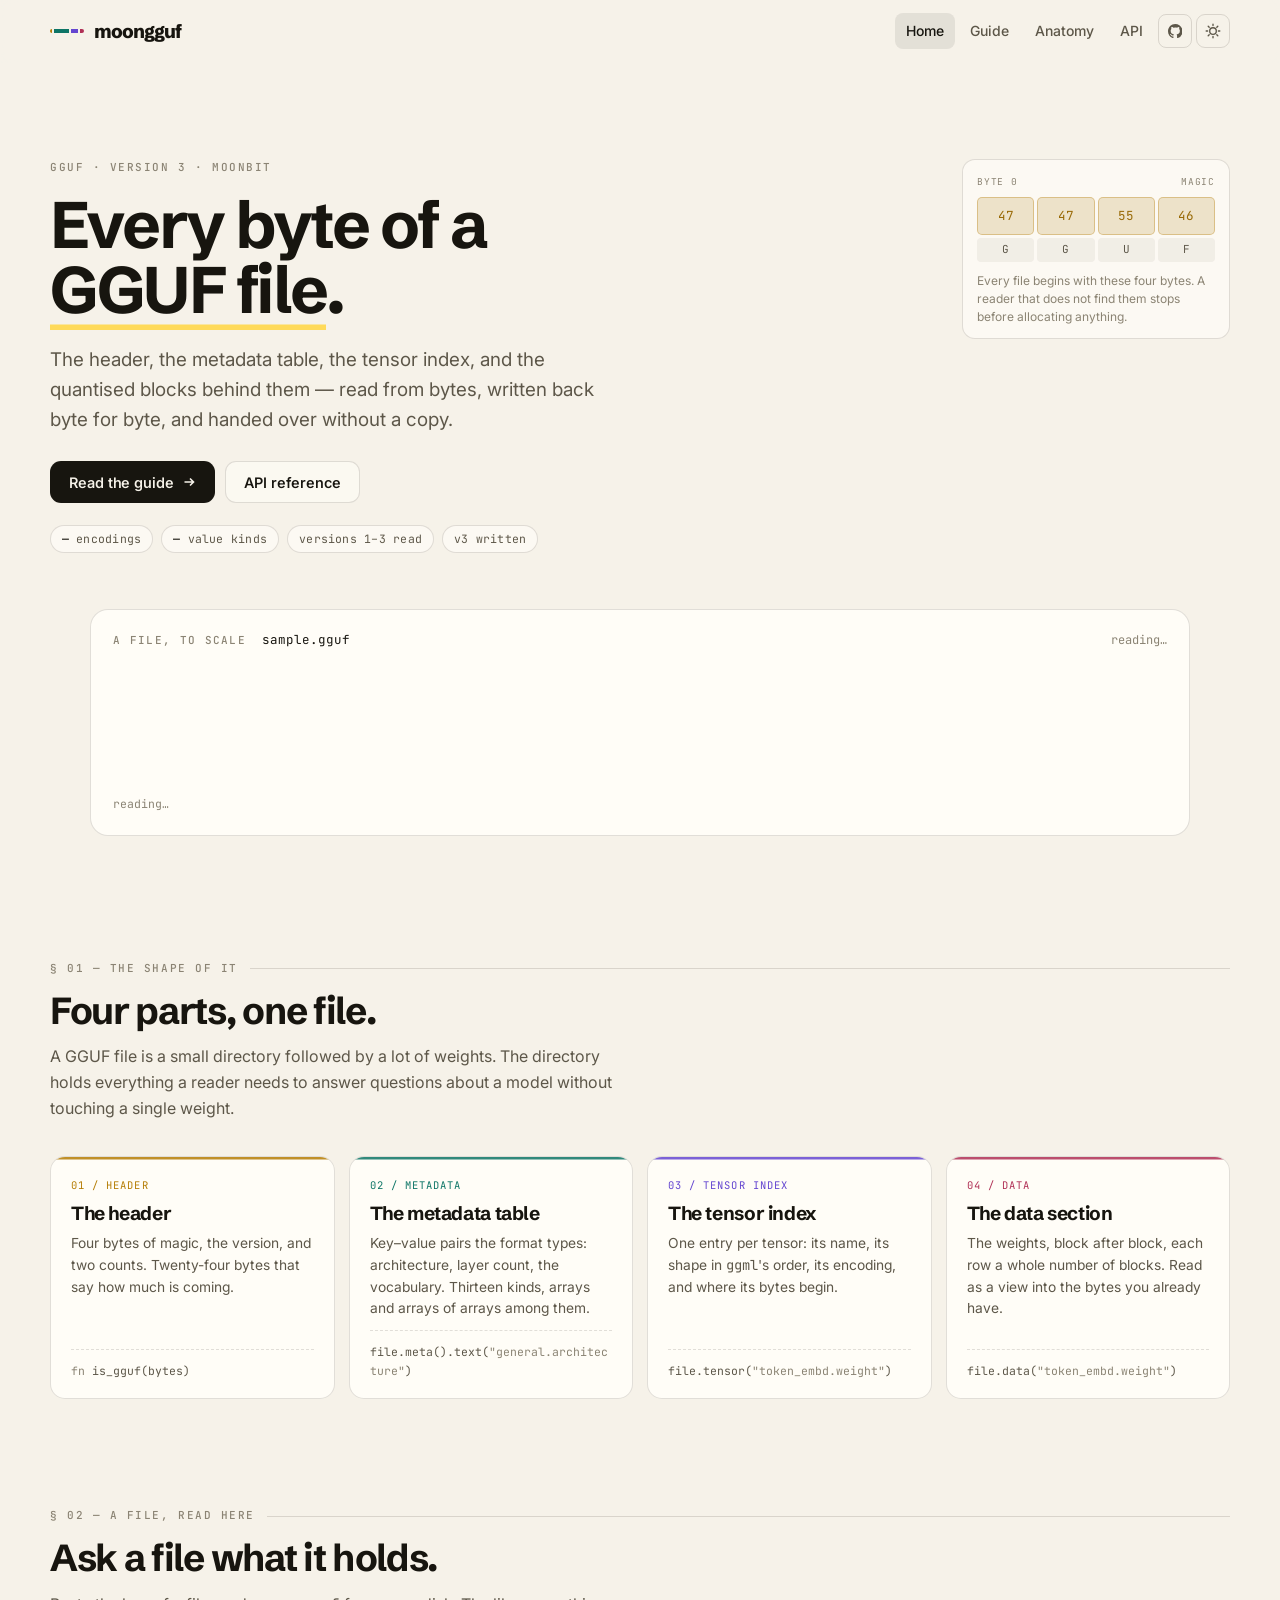
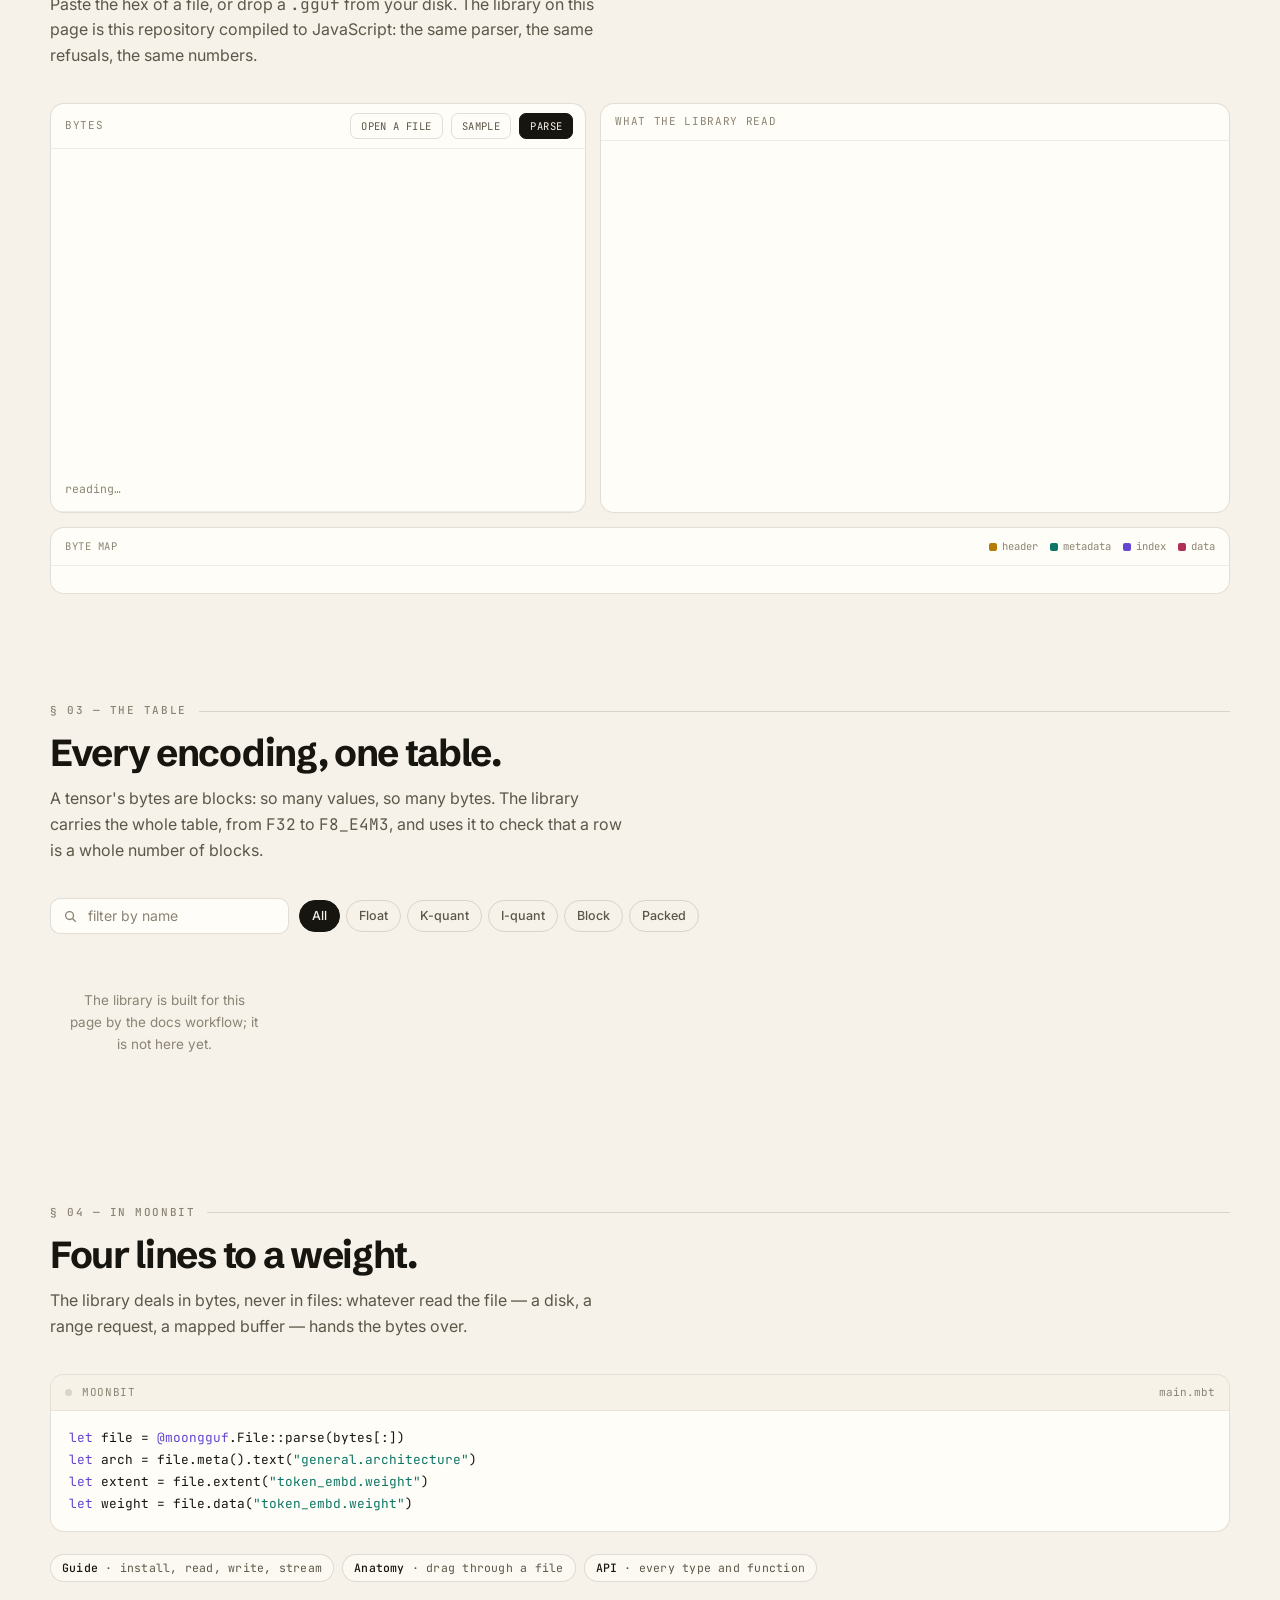
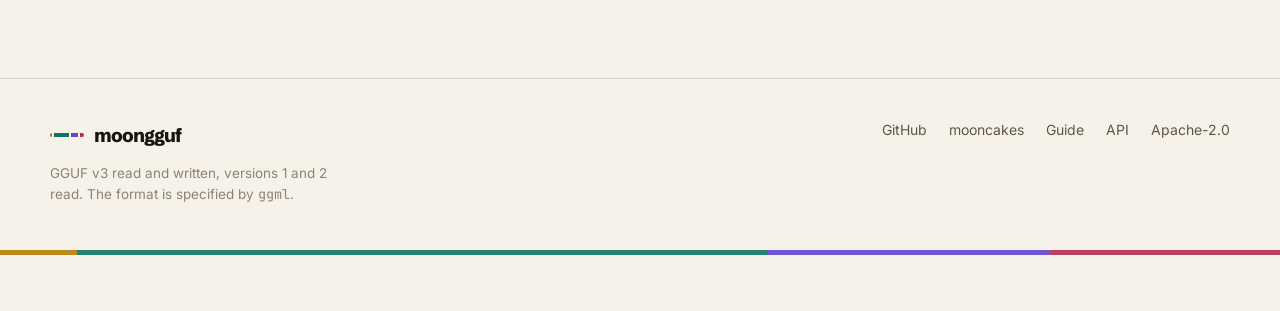
==== commit 82c57530: "docs(moongguf): a display face, one icon grid, tapered rules. The hero's face was doing the headline" ====
--- a/docs/index.html
+++ b/docs/index.html
@@ -12,7 +12,7 @@
     <link rel="preconnect" href="https://fonts.googleapis.com" />
     <link rel="preconnect" href="https://fonts.gstatic.com" crossorigin />
     <link
-      href="https://fonts.googleapis.com/css2?family=Bricolage+Grotesque:opsz,wght@12..96,400..800&family=Inter:wght@400;500;600&family=JetBrains+Mono:wght@400;500&display=swap"
+      href="https://fonts.googleapis.com/css2?family=Inter:wght@400;500;600&family=JetBrains+Mono:wght@400;500&family=Schibsted+Grotesk:wght@400..900&display=swap"
       rel="stylesheet"
     />
     <link rel="stylesheet" href="assets/site.css" />
@@ -36,19 +36,19 @@
             aria-label="Source on GitHub"
             title="Source on GitHub"
           >
-            <svg viewBox="0 0 16 16" fill="currentColor" aria-hidden="true">
+            <svg class="i-mark" viewBox="0 0 16 16" fill="currentColor" aria-hidden="true">
               <path
                 d="M8 0C3.58 0 0 3.58 0 8c0 3.54 2.29 6.53 5.47 7.59.4.07.55-.17.55-.38 0-.19-.01-.82-.01-1.49-2.01.37-2.53-.49-2.69-.94-.09-.23-.48-.94-.82-1.13-.28-.15-.68-.52-.01-.53.63-.01 1.08.58 1.23.82.72 1.21 1.87.87 2.33.66.07-.52.28-.87.51-1.07-1.78-.2-3.64-.89-3.64-3.95 0-.87.31-1.59.82-2.15-.08-.2-.36-1.02.08-2.12 0 0 .67-.21 2.2.82a7.4 7.4 0 0 1 2-.27c.68 0 1.36.09 2 .27 1.53-1.04 2.2-.82 2.2-.82.44 1.1.16 1.92.08 2.12.51.56.82 1.27.82 2.15 0 3.07-1.87 3.75-3.65 3.95.29.25.54.73.54 1.48 0 1.07-.01 1.93-.01 2.2 0 .21.15.46.55.38A8.01 8.01 0 0 0 16 8c0-4.42-3.58-8-8-8Z"
               />
             </svg>
           </a>
           <button class="icon-button theme-toggle" type="button" aria-label="Switch theme">
-            <svg class="sun" viewBox="0 0 16 16" fill="none" stroke="currentColor" stroke-width="1.4" aria-hidden="true">
-              <circle cx="8" cy="8" r="3.1" />
-              <path d="M8 1v1.6M8 13.4V15M1 8h1.6M13.4 8H15M3.05 3.05l1.13 1.13M11.82 11.82l1.13 1.13M12.95 3.05l-1.13 1.13M4.18 11.82l-1.13 1.13" />
+            <svg class="sun" viewBox="0 0 16 16" fill="none" stroke="currentColor" stroke-width="1.35" stroke-linecap="round" aria-hidden="true">
+              <circle cx="8" cy="8" r="3.3" />
+              <path d="M8 1.2v1.4M8 13.4v1.4M1.2 8h1.4M13.4 8h1.4M3.2 3.2l1 1M11.8 11.8l1 1M12.8 3.2l-1 1M4.2 11.8l-1 1" />
             </svg>
-            <svg class="moon" viewBox="0 0 16 16" fill="none" stroke="currentColor" stroke-width="1.4" aria-hidden="true">
-              <path d="M13.4 9.6A5.9 5.9 0 0 1 6.4 2.6a5.9 5.9 0 1 0 7 7Z" />
+            <svg class="moon" viewBox="0 0 16 16" fill="none" stroke="currentColor" stroke-width="1.35" stroke-linejoin="round" aria-hidden="true">
+              <path d="M13.4 9.8A5.6 5.6 0 0 1 6.2 2.6a5.6 5.6 0 1 0 7.2 7.2Z" />
             </svg>
           </button>
         </nav>
@@ -234,7 +234,7 @@
 
           <div class="catalogue-bar" data-rise>
             <label class="field">
-              <svg viewBox="0 0 16 16" fill="none" stroke="currentColor" stroke-width="1.5" aria-hidden="true">
+              <svg class="i-search" viewBox="0 0 16 16" fill="none" stroke="currentColor" stroke-width="1.5" aria-hidden="true">
                 <circle cx="7" cy="7" r="4.2" />
                 <path d="m10.2 10.2 3.3 3.3" />
               </svg>
--- a/docs/assets/site.css
+++ b/docs/assets/site.css
@@ -14,7 +14,7 @@
   --line: color-mix(in srgb, var(--ink) 13%, transparent);
   --line-soft: color-mix(in srgb, var(--ink) 7%, transparent);
   --highlight: #ffd84d;
-  --swipe: color-mix(in srgb, var(--highlight) 78%, transparent);
+  --swipe: color-mix(in srgb, var(--highlight) 92%, transparent);
 
   /* One colour per part of the file, kept everywhere those parts are named. */
   --head: #b57d05;
@@ -33,7 +33,7 @@
     0 26px 44px -26px color-mix(in srgb, var(--ink) 40%);
 
   --sans: "Inter", ui-sans-serif, system-ui, -apple-system, "Segoe UI", sans-serif;
-  --display: "Bricolage Grotesque", "Inter", ui-sans-serif, system-ui, sans-serif;
+  --display: "Schibsted Grotesk", "Inter", ui-sans-serif, system-ui, sans-serif;
   --mono: "JetBrains Mono", ui-monospace, SFMono-Regular, Menlo, Consolas, monospace;
 
   /* Apple's move: damping 1, response 0.4 — no overshoot, no lag. */
@@ -66,7 +66,7 @@
   --meta: #4ec3ae;
   --index: #a58cf5;
   --data: #f07a9c;
-  --swipe: color-mix(in srgb, var(--highlight) 34%, transparent);
+  --swipe: color-mix(in srgb, var(--highlight) 62%, transparent);
 
   --head-wash: color-mix(in srgb, var(--head) 16%, var(--paper));
   --meta-wash: color-mix(in srgb, var(--meta) 15%, var(--paper));
@@ -94,7 +94,7 @@
     --meta: #4ec3ae;
     --index: #a58cf5;
     --data: #f07a9c;
-    --swipe: color-mix(in srgb, var(--highlight) 34%, transparent);
+    --swipe: color-mix(in srgb, var(--highlight) 62%, transparent);
 
     --head-wash: color-mix(in srgb, var(--head) 16%, var(--paper));
     --meta-wash: color-mix(in srgb, var(--meta) 15%, var(--paper));
@@ -165,6 +165,9 @@
   font: inherit;
   font-variant-ligatures: no-contextual;
   color: inherit;
+  /* No platform chrome: every control on the page is drawn by this sheet. */
+  appearance: none;
+  -webkit-appearance: none;
 }
 
 ::selection {
@@ -253,8 +256,8 @@
 h4 {
   font-family: var(--display);
   font-weight: 700;
-  letter-spacing: -0.025em;
-  line-height: 1.08;
+  letter-spacing: -0.032em;
+  line-height: 1.02;
   margin: 0;
   text-wrap: balance;
 }
@@ -370,7 +373,7 @@
   font-family: var(--display);
   font-weight: 800;
   font-size: 19px;
-  letter-spacing: -0.04em;
+  letter-spacing: -0.05em;
 }
 
 .brand-bars {
@@ -428,6 +431,12 @@
 .nav a[aria-current="page"] {
   color: var(--ink);
   background: color-mix(in srgb, var(--ink) 8%, transparent);
+}
+
+/* The nav's link padding must not reach the icon buttons: it narrows the box
+   and the glyph inside it. */
+.nav .icon-button {
+  padding: 0;
 }
 
 .icon-button {
@@ -453,6 +462,21 @@
   width: 16px;
   height: 16px;
   display: block;
+  flex: none;
+}
+
+/* A filled mark carries more ink than a stroked one at the same box, so it is
+   drawn a shade smaller to sit at the same visual size. */
+.icon-button .i-mark {
+  width: 14.5px;
+  height: 14.5px;
+}
+
+/* The crescent and the sun are drawn with air around them, so their boxes are
+   larger than the mark's while their ink is the same. */
+.icon-button .moon {
+  width: 20.5px;
+  height: 20.5px;
 }
 
 .theme-toggle .moon,
@@ -692,10 +716,6 @@
   transition: transform 0.4s var(--spring);
 }
 
-.plate-cells span:hover {
-  transform: translateY(-2px);
-}
-
 .plate-ascii {
   display: grid;
   grid-template-columns: repeat(4, minmax(0, 1fr));
@@ -727,15 +747,10 @@
 }
 
 .hero h1 {
-  font-size: clamp(2.6rem, 1.7rem + 3.6vw, 4.4rem);
-  letter-spacing: -0.045em;
-  line-height: 0.98;
-}
-
-.hero h1 .sub {
-  display: block;
-  color: var(--ink-3);
-  font-weight: 400;
+  font-size: clamp(2.45rem, 1.6rem + 3.3vw, 4.1rem);
+  letter-spacing: -0.038em;
+  line-height: 0.99;
+  font-weight: 700;
 }
 
 .hero-actions {
@@ -794,6 +809,7 @@
 .seg {
   position: relative;
   display: flex;
+  flex: var(--grow, 1) 1 0;
   flex-direction: column;
   justify-content: flex-end;
   gap: 6px;
@@ -912,19 +928,6 @@
   border-top: 1px solid var(--line);
 }
 
-.eyebrow,
-.num,
-.step-num,
-.code-head,
-.map-at,
-.tick,
-.pane-head,
-.seg-tag,
-.plate-at,
-.legend,
-.section-head .kicker {
-  user-select: none;
-}
 
 .tick {
   position: absolute;
@@ -1038,6 +1041,7 @@
   height: 3px;
   background: var(--tone);
   opacity: 0.85;
+  clip-path: polygon(0 0, 100% 0, calc(100% - 5px) 100%, 5px 100%);
 }
 
 .part:hover {
@@ -1073,7 +1077,9 @@
   font-family: var(--mono);
   font-size: 11.5px;
   color: var(--ink-2);
-  overflow-wrap: anywhere;
+  /* Break a long name only when it cannot fit a line of its own: splitting
+     `general.architecture` across lines reads as a mistake. */
+  overflow-wrap: break-word;
 }
 
 .part .call em {
@@ -1123,9 +1129,10 @@
 }
 
 .field svg {
-  width: 14px;
-  height: 14px;
+  width: 15px;
+  height: 15px;
   flex: none;
+  stroke-width: 1.45;
 }
 
 .field input {
@@ -1228,6 +1235,7 @@
 
 .enc-bits {
   font-family: var(--display);
+  font-variant-numeric: tabular-nums;
   font-size: 25px;
   font-weight: 600;
   letter-spacing: -0.04em;
@@ -1764,6 +1772,7 @@
 }
 
 .toc a {
+  position: relative;
   display: flex;
   gap: 10px;
   padding: 6px 10px 6px 9px;
@@ -1791,6 +1800,18 @@
 .toc a.is-current {
   color: var(--ink);
   background: color-mix(in srgb, var(--ink) 7%, transparent);
+  border-radius: 0 7px 7px 0;
+}
+
+.toc a.is-current::after {
+  content: "";
+  position: absolute;
+  left: 0;
+  top: 7px;
+  bottom: 7px;
+  width: 3px;
+  background: var(--data);
+  clip-path: polygon(0 0, 100% 4px, 100% calc(100% - 4px), 0 100%);
 }
 
 .toc a.is-current::before {
@@ -1850,9 +1871,9 @@
   content: "";
   position: absolute;
   inset: 0 auto 0 0;
-  width: 2px;
+  width: 3px;
   background: var(--meta);
-  clip-path: polygon(0 0, 100% 6px, 100% calc(100% - 6px), 0 100%);
+  clip-path: polygon(0 0, 100% 5px, 100% calc(100% - 5px), 0 100%);
 }
 
 .note b {
@@ -2115,6 +2136,7 @@
 }
 
 .api-nav a {
+  position: relative;
   display: block;
   padding: 4px 9px;
   border-radius: 6px;
@@ -2132,6 +2154,18 @@
 .api-nav a.is-current {
   color: var(--ink);
   background: color-mix(in srgb, var(--ink) 7%, transparent);
+  border-radius: 0 6px 6px 0;
+}
+
+.api-nav a.is-current::after {
+  content: "";
+  position: absolute;
+  left: 0;
+  top: 5px;
+  bottom: 5px;
+  width: 3px;
+  background: var(--ink);
+  clip-path: polygon(0 0, 100% 4px, 100% calc(100% - 4px), 0 100%);
 }
 
 .api-nav .group {
@@ -2212,9 +2246,18 @@
 }
 
 .member {
+  position: relative;
   margin: 12px 0 0 16px;
-  padding-left: 14px;
-  border-left: 1px solid var(--line);
+  padding-left: 15px;
+}
+
+.member::before {
+  content: "";
+  position: absolute;
+  inset: 3px auto 3px 0;
+  width: 2px;
+  background: color-mix(in srgb, var(--ink) 22%, transparent);
+  clip-path: polygon(0 0, 100% 4px, 100% calc(100% - 4px), 0 100%);
 }
 
 .member h4 {
@@ -2313,25 +2356,38 @@
   .ribbon {
     height: auto;
     flex-direction: column;
-    gap: 6px;
+    align-items: stretch;
+    gap: 5px;
   }
   .seg {
+    flex: none;
     flex-direction: row-reverse;
     align-items: center;
     gap: 10px;
-    height: auto;
-  }
+    height: 26px;
+  }
+  /* Stacked, the length of a bar is its share of the file: the longest region
+     fills the row, and the rest stand in proportion to it. */
   .seg .bar {
     height: 22px;
-    flex: 1;
+    flex: none;
+    width: calc(var(--share, 0) * 1%);
   }
   .seg-tag {
     flex-direction: row;
     gap: 6px;
-    width: 104px;
+    width: 96px;
     flex: none;
   }
   .seg-tag span {
+    display: none;
+  }
+  /* Stacked, every row has a label: a narrow region no longer needs its name
+     turned on its side, because the row has its own line. */
+  .seg-narrow .seg-tag {
+    display: flex;
+  }
+  .seg-narrow .bar-label {
     display: none;
   }
   .seg-narrow .seg-tag b {
@@ -2402,12 +2458,7 @@
 
 /* The highlighter swipe, borrowed from a page of notes rather than a screen. */
 .swipe {
-  background-image: linear-gradient(
-    transparent 64%,
-    var(--swipe) 64% 94%,
-    transparent 94%
-  );
-  padding-bottom: 0.04em;
+  box-shadow: inset 0 -0.085em 0 var(--swipe);
 }
 
 body.is-dropping .play-pane {
@@ -2653,15 +2704,59 @@
   font-weight: 600;
 }
 
-select {
-  height: 34px;
-  padding: 0 10px;
-  border-radius: 9px;
+.select {
+  position: relative;
+  display: inline-flex;
+  align-items: center;
+}
+
+.select select {
+  appearance: none;
+  -webkit-appearance: none;
+  height: 30px;
+  padding: 0 28px 0 10px;
   border: 1px solid var(--line);
+  border-radius: 8px;
   background: var(--card);
-  font-family: var(--mono);
-  font-size: 12px;
-  color: var(--ink);
+  color: var(--ink);
+  font-family: var(--mono);
+  font-size: 11.5px;
+  letter-spacing: 0.02em;
+  cursor: pointer;
+  transition: border-color 0.2s, background-color 0.2s;
+}
+
+.select select:hover {
+  border-color: color-mix(in srgb, var(--ink) 32%, transparent);
+}
+
+.select select:focus-visible {
+  outline: 2px solid var(--ink);
+  outline-offset: 2px;
+}
+
+.select .i-chev {
+  position: absolute;
+  right: 8px;
+  width: 12px;
+  height: 12px;
+  color: var(--ink-2);
+  pointer-events: none;
+}
+
+/* The search fields keep no browser furniture: no magnifier glyph, no native
+   clear button, no rounded platform box. */
+.field input[type="search"] {
+  appearance: none;
+  -webkit-appearance: none;
+}
+
+.field input[type="search"]::-webkit-search-decoration,
+.field input[type="search"]::-webkit-search-cancel-button,
+.field input[type="search"]::-webkit-search-results-button,
+.field input[type="search"]::-webkit-search-results-decoration {
+  -webkit-appearance: none;
+  display: none;
 }
 
 .panel-card {
@@ -2770,3 +2865,78 @@
   line-height: 1.45;
   color: var(--ink-3);
 }
+
+/* ——— what is not text ———————————————————————————————————————————
+   A control, a label, a number in the margin or a drawing is not a passage:
+   dragging across it should do nothing, so that grabbing the page — or the
+   byte lane — never leaves a reader holding half a button instead. Prose,
+   code, signatures and the values a reader came for stay selectable, and the
+   hex box and the search fields stay editable. */
+
+.brand,
+.nav a,
+.icon-button,
+.toc a,
+.api-nav a,
+.footer-links a,
+.button,
+.chip,
+.filter,
+.mini-button,
+.enc,
+.steps button,
+.lane-key button,
+.eyebrow,
+.num,
+.step-num,
+.kind,
+.rec-type,
+.pane-head,
+.code-head,
+.map-head,
+.legend,
+.map-at,
+.map,
+.ribbon,
+.ribbon-readout,
+.scan-lane,
+.scan-hint,
+.scan-part,
+.plate,
+.plate-at,
+.plate-cells,
+.plate-ascii,
+.seg-tag,
+.bar-label,
+.lane-seg span,
+.tick,
+.section-head .kicker,
+.play-verdict,
+.enc-name small,
+.ribbon-head,
+.scan-panel,
+.rec,
+.rec-key,
+.rec-value,
+.play-body {
+  user-select: none;
+  -webkit-user-select: none;
+}
+
+/* Decoration that a pointer should pass straight through. */
+.swatch,
+.brand-bars,
+.brand-bars i,
+.seg .bar,
+.lane-seg::after,
+.scan-head,
+.plate-cells span,
+.plate-ascii span,
+.icon-button svg,
+.block-row .blocks i,
+.bit-track,
+.enc-meter {
+  user-select: none;
+  -webkit-user-select: none;
+  pointer-events: none;
+}
